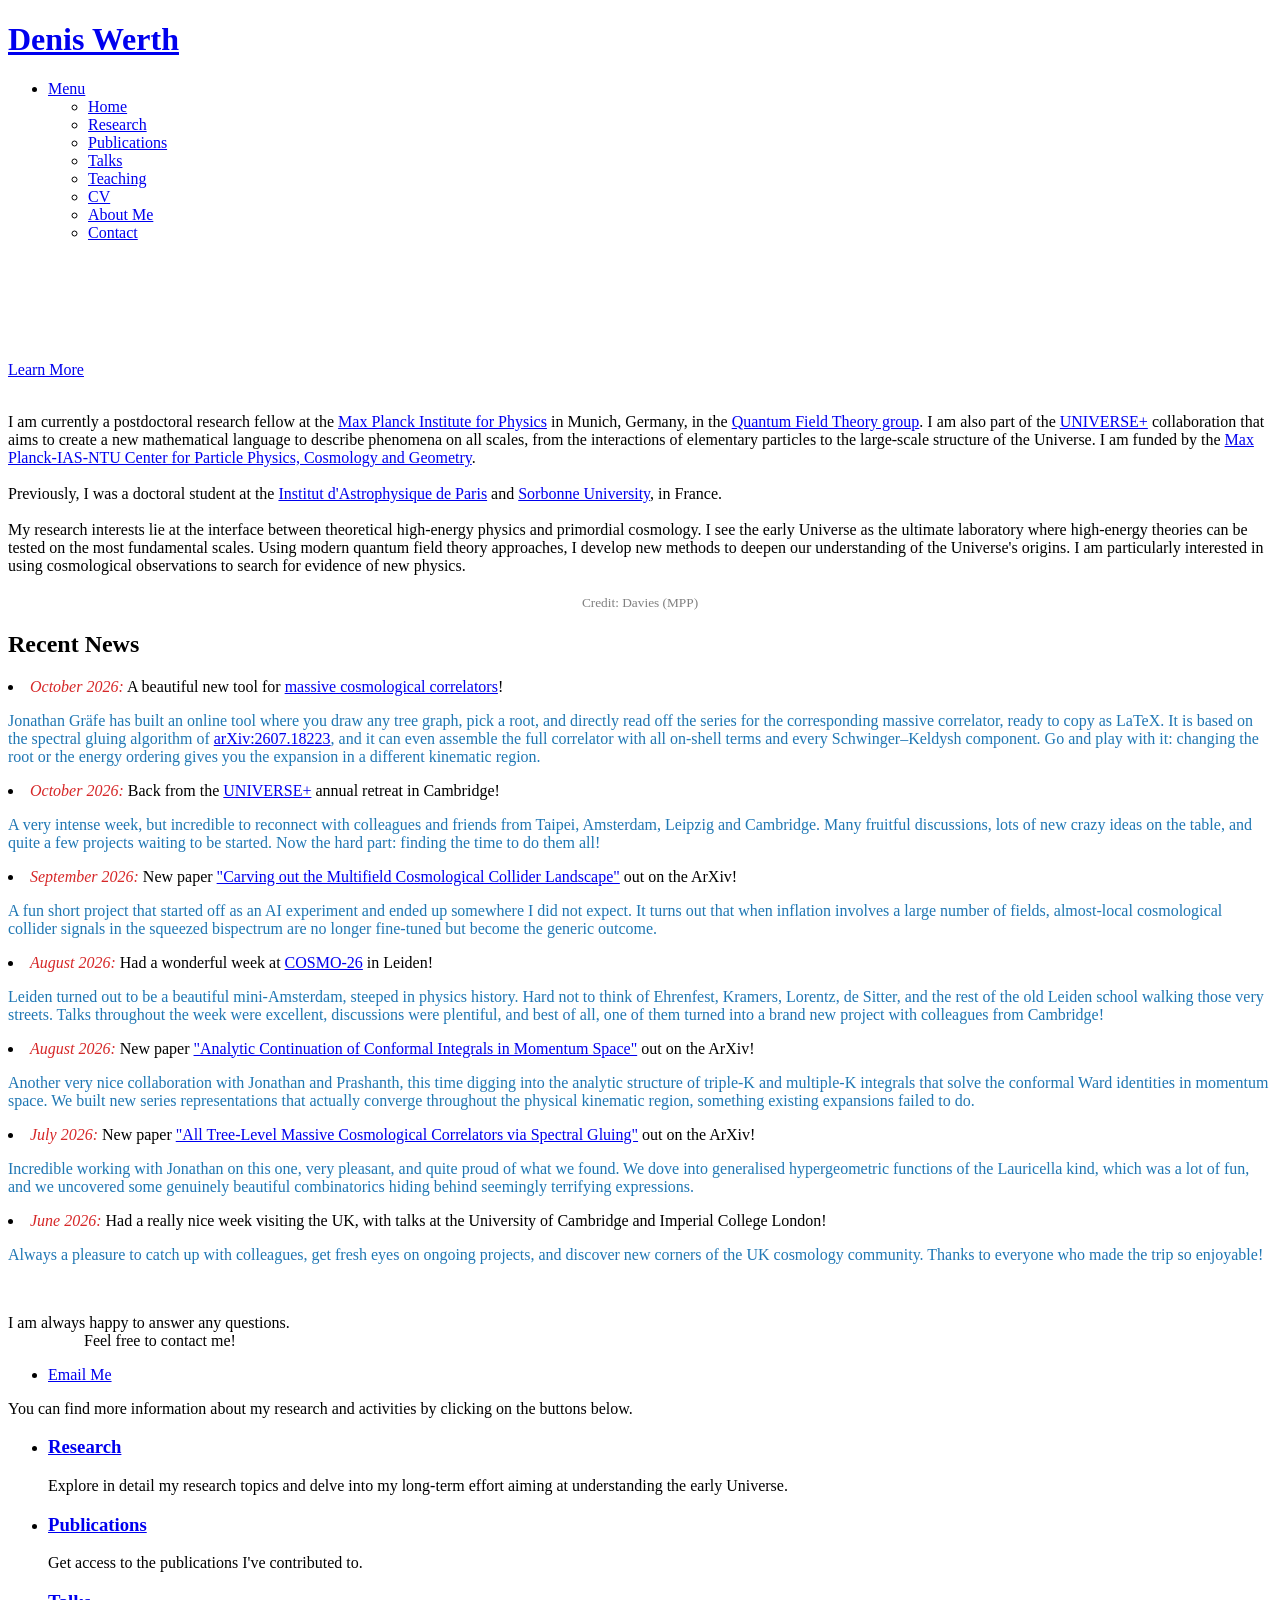
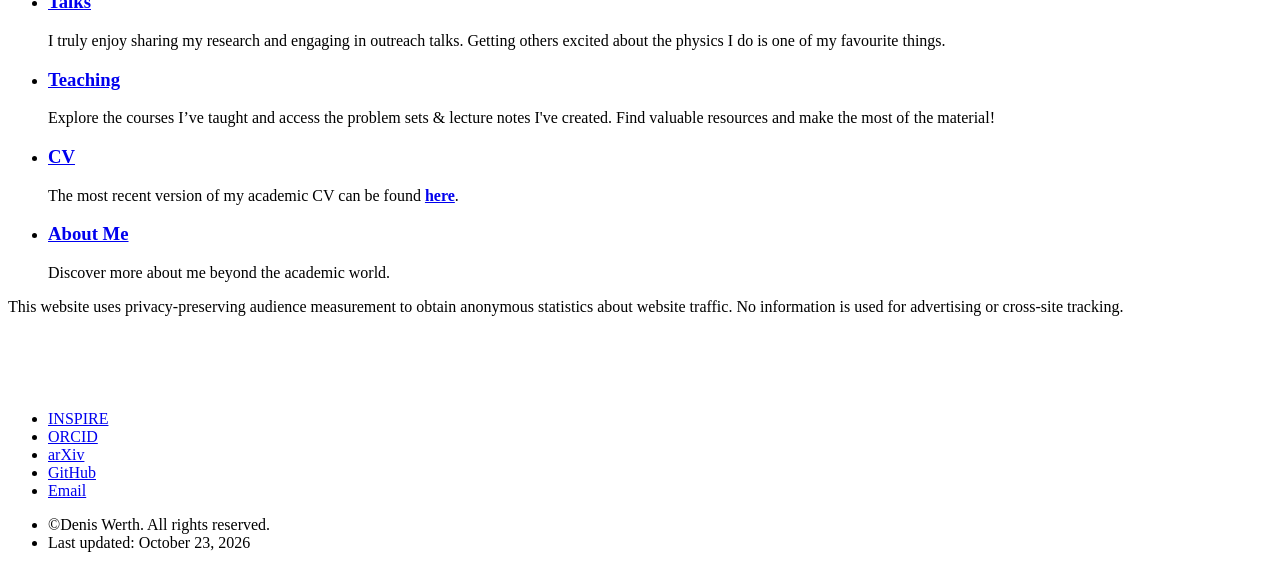
==== index.html @ 93ebd1d0 "Add files via upload" ====
<!DOCTYPE HTML>
<!--
	Spectral by HTML5 UP
	html5up.net | @ajlkn
	Free for personal and commercial use under the CCA 3.0 license (html5up.net/license)
-->
<html>
	<head>
		<title>Denis Werth</title>
		<meta charset="utf-8" />
		<meta name="viewport" content="width=device-width, initial-scale=1, user-scalable=no" />
		<link rel="stylesheet" href="assets/css/main.css" />
		<noscript><link rel="stylesheet" href="assets/css/noscript.css" /></noscript>
		<link rel="icon" href="images/LSS.jpeg" type="image/jpeg" />
		<script defer src="https://cloud.umami.is/script.js" data-website-id="fb7ce2aa-0270-4123-8395-282611e30c7a"></script>
	</head>
	<body class="landing is-preload">

		<!-- Page Wrapper -->
			<div id="page-wrapper">

				<!-- Header -->
					<header id="header" class="alt">
						<h1><a href="index.html">Denis Werth</a></h1>
						<nav id="nav">
							<ul>
								<li class="special">
									<a href="#menu" class="menuToggle"><span>Menu</span></a>
									<div id="menu">
										<ul>
											<li><a href="index.html">Home</a></li>
											<li><a href="Research.html">Research</a></li>
											<li><a href="Publications.html">Publications</a></li>
											<li><a href="Talks.html">Talks</a></li>
											<li><a href="Teaching.html">Teaching</a></li>
											<li><a href="PDF/CV.pdf" download>CV</a></li>
											<li><a href="AboutMe.html">About Me</a></li>
											<li><a href="Contact.html">Contact</a></li>
										</ul>
									</div>
								</li>
							</ul>
						</nav>
					</header>

				<!-- Banner -->
					<section id="banner">
						<div class="inner">
							<h2 style="color: white;">Denis Werth</h2>
							<p><b style="color: white;">Theoretical Physicist & Cosmologist</b><br />
        					<small style="font-size: smaller; text-transform: none; color: white;">exploring the fundamental laws of Nature and the early Universe</small><br />
        					</p>
						</div>
						<a href="#one" class="more scrolly">Learn More</a>
					</section>

				<!-- Short About Me -->
					<section id="two" class="wrapper alt style2">
						<section class="spotlight">
							<div class="image"><img src="images/IMG_9700.jpeg" alt="" /></div><div class="content">
								<p>I am currently a postdoctoral research fellow at the <a href="https://www.mpp.mpg.de/en/">Max Planck Institute for Physics</a> in Munich, Germany, in the <a href="https://www.mpp.mpg.de/en/research/structure-of-matter/quantum-field-theory">Quantum Field Theory group</a>. I am also part of the <a href="https://positive-geometry.com/">UNIVERSE+</a> collaboration that aims to create a new mathematical language to describe phenomena on all scales, from the interactions of elementary particles to the large-scale structure of the Universe. I am funded by the <a href="https://www.mpp.mpg.de/en/research/max-planck-center-for-particle-physics-cosmology-and-geometry">Max Planck-IAS-NTU Center for Particle Physics, Cosmology and Geometry</a>.<br><br>

								Previously, I was a doctoral student at the <a href="https://www.iap.fr/?langue=en">Institut d'Astrophysique de Paris</a> and <a href="https://www.sorbonne-universite.fr">Sorbonne University</a>, in France.<br><br>

								My research interests lie at the interface between theoretical high-energy physics and primordial cosmology. I see the early Universe as the ultimate laboratory where high-energy theories can be tested on the most fundamental scales. Using modern quantum field theory approaches, I develop new methods to deepen our understanding of the Universe's origins. I am particularly interested in using cosmological observations to search for evidence of new physics.</p> 
							</div>
						</section>
						<!-- New banner section for logos -->
						<!-- <section id="two" class="wrapper alt style2">
						<section class="spotlight">
							<div class="image"><img src="images/Logo_banner.jpeg" alt="" /></div>
						</section> -->
						<!-- <section id="logos-banner" class="wrapper style5">
							<div class="inner">
								<div class="logos">
									<a href="https://www.mpp.mpg.de/en/" target="_blank">
										<img src="images/mpp_logo.png" alt="Max Planck Logo" width="220" height="auto" style="margin: 0 0px;" />
									</a>
									<a href="https://positive-geometry.com/" target="_blank">
										<img src="images/universep_logo.png" alt="UNIVERSE+ Logo" width="350" height="auto" style="margin: 0 10px;" />
									</a>
									<a href="https://www.iap.fr/?langue=en" target="_blank">
										<img src="images/iap_logo.png" alt="Institut d'Astrophysique de Paris Logo" width="150" height="auto" style="margin: 0 20px;" />
									</a>
									<a href="https://www.sorbonne-universite.fr/en" target="_blank">
										<img src="images/SU_logo.png" alt="Sorbonne University Logo" width="200" height="auto" style="margin: 0 10px;" />
									</a>
								</div>
							</div>
						</section> -->
						<!-- Recent News & word cloud -->
						<section class="spotlight">
							<div class="image">
								<img src="images/DavisMPP2.jpg" alt="" style="width: 70%; height: auto; margin: 0 auto; display: block;" />
								<small style="display: block; text-align: center; color: grey; margin-top: 4px;">Credit: Davies (MPP)</small>
							</div><div class="content">
								<h2>Recent News</h2>
								<li> <span style="color: rgb(214, 39, 40);"><em>October 2026:</em></span> A beautiful new tool for <a href="https://jonathan-graefe.github.io/correlator-tool.html">massive cosmological correlators</a>! </li> <p> <span style="color: rgb(31, 119, 180);">Jonathan Gr&auml;fe has built an online tool where you draw any tree graph, pick a root, and directly read off the series for the corresponding massive correlator, ready to copy as LaTeX. It is based on the spectral gluing algorithm of <a href="https://arxiv.org/abs/2607.18223">arXiv:2607.18223</a>, and it can even assemble the full correlator with all on-shell terms and every Schwinger&ndash;Keldysh component. Go and play with it: changing the root or the energy ordering gives you the expansion in a different kinematic region.</span></p>

								<li> <span style="color: rgb(214, 39, 40);"><em>October 2026:</em></span> Back from the <a href="https://positive-geometry.com/">UNIVERSE+</a> annual retreat in Cambridge! </li> <p> <span style="color: rgb(31, 119, 180);">A very intense week, but incredible to reconnect with colleagues and friends from Taipei, Amsterdam, Leipzig and Cambridge. Many fruitful discussions, lots of new crazy ideas on the table, and quite a few projects waiting to be started. Now the hard part: finding the time to do them all!</span></p>

								<li> <span style="color: rgb(214, 39, 40);"><em>September 2026:</em></span> New paper <a href="https://arxiv.org/abs/2609.37570">"Carving out the Multifield Cosmological Collider Landscape"</a> out on the ArXiv! </li> <p> <span style="color: rgb(31, 119, 180);">A fun short project that started off as an AI experiment and ended up somewhere I did not expect. It turns out that when inflation involves a large number of fields, almost-local cosmological collider signals in the squeezed bispectrum are no longer fine-tuned but become the generic outcome.</span></p>
								
								<li> <span style="color: rgb(214, 39, 40);"><em>August 2026:</em></span> Had a wonderful week at <a href="https://cosmo-26.lorentz.leidenuniv.nl/">COSMO-26</a> in Leiden! </li> <p> <span style="color: rgb(31, 119, 180);">Leiden turned out to be a beautiful mini-Amsterdam, steeped in physics history. Hard not to think of Ehrenfest, Kramers, Lorentz, de Sitter, and the rest of the old Leiden school walking those very streets. Talks throughout the week were excellent, discussions were plentiful, and best of all, one of them turned into a brand new project with colleagues from Cambridge! </span></p>

								<li> <span style="color: rgb(214, 39, 40);"><em>August 2026:</em></span> New paper <a href="https://arxiv.org/abs/2608.18073">"Analytic Continuation of Conformal Integrals in Momentum Space"</a> out on the ArXiv! </li>
								<p> <span style="color: rgb(31, 119, 180);">Another very nice collaboration with Jonathan and Prashanth, this time digging into the analytic structure of triple-K and multiple-K integrals that solve the conformal Ward identities in momentum space. We built new series representations that actually converge throughout the physical kinematic region, something existing expansions failed to do.</span></p>

								<li> <span style="color: rgb(214, 39, 40);"><em>July 2026:</em></span> New paper <a href="https://arxiv.org/abs/2607.18223">"All Tree-Level Massive Cosmological Correlators via Spectral Gluing"</a> out on the ArXiv! </li>
								<p> <span style="color: rgb(31, 119, 180);">Incredible working with Jonathan on this one, very pleasant, and quite proud of what we found. We dove into generalised hypergeometric functions of the Lauricella kind, which was a lot of fun, and we uncovered some genuinely beautiful combinatorics hiding behind seemingly terrifying expressions.</span></p>

								<li> <span style="color: rgb(214, 39, 40);"><em>June 2026:</em></span> Had a really nice week visiting the UK, with talks at the University of Cambridge and Imperial College London! </li>
								<p> <span style="color: rgb(31, 119, 180);">Always a pleasure to catch up with colleagues, get fresh eyes on ongoing projects, and discover new corners of the UK cosmology community. Thanks to everyone who made the trip so enjoyable!</span></p>

								<!-- <li> <span style="color: rgb(214, 39, 40);"><em>April 2026:</em></span> Two new preprints out on the ArXiv: <a href="https://arxiv.org/abs/2604.15251">"Kontorovich-Lebedev-Fourier Space for de Sitter Correlators"</a> and <a href="https://arxiv.org/abs/2604.01035">"Universal Non-Gaussian Signatures from Transient Instabilities"</a>! </li>
								<p> <span style="color: rgb(31, 119, 180);">A fun pair of projects with Nathan, Arthur and Sébastien on the mathematical side of de Sitter correlators, and with Shuntaro and Diederik on new non-Gaussian signatures from transient instabilities.</span></p> -->

								<!-- <li> <span style="color: rgb(214, 39, 40);"><em>January 2026:</em></span> New paper <a href="https://arxiv.org/abs/2601.15228">"De Sitter Momentum Space"</a> released on the ArXiv! </li>
								<p> <span style="color: rgb(31, 119, 180);">Joint work with Nathan, Arthur and Sébastien, continuing our effort to build new mathematical tools for cosmological correlators.</span></p> -->

								<!-- <li> <span style="color: rgb(214, 39, 40);"><em>September 2025:</em></span> <a href="https://arxiv.org/abs/2506.01555">"The Exact and Approximate Tales of Boost-Breaking Cosmological Correlators"</a> was published in JCAP! </li>
								<p> <span style="color: rgb(31, 119, 180);">With Zhehan, Sébastien, Xi and Yuhang. Check it out if you're curious about boost-breaking effects in cosmological collider signals.</span></p>

								<li> <span style="color: rgb(214, 39, 40);"><em>June 2025:</em></span> Thrilled to share that I have successfully defended my PhD! </li>
								<p> <span style="color: rgb(31, 119, 180);">It was an incredibly emotional and rewarding moment, made even more special by the presence of my family, friends, and colleagues. Their support and encouragement have been invaluable throughout this journey. Grateful for this milestone and excited for what lies ahead! </span></p> -->

								<!-- <li> <span style="color: rgb(214, 39, 40);"><em>February 2025:</em></span> New paper <a href="https://arxiv.org/abs/2502.02571">"Primordial Sharp Features through the Nonlinear Regime of Structure Formation"</a> released on the ArXiv! </li>
								<p> <span style="color: rgb(31, 119, 180);">It was a lot of fun working with Clément and Vivian, combining various expertise ranging from inflationary model building to performing N-body simulations and running MCMCs.</span></p> -->

								<!-- <li> <span style="color: rgb(214, 39, 40);"><em>October 2024:</em></span> First single-author paper <a href="https://arxiv.org/pdf/2409.02072">"Spectral Representation of Cosmological Correlators"</a> accepted for publication in JHEP! </li>
								<p> <span style="color: rgb(31, 119, 180);">Check out the paper if you are interested in physics in de Sitter and nice complex analysis, and also if you are tired of computing daunting nested time integrals.</span></p> -->

								<!-- <li> <span style="color: rgb(214, 39, 40);"><em>September 2024:</em></span> The <a href="https://arxiv.org/pdf/2302.00655">Cosmological Flow Letter</a> was accepted for publication in <a href="https://journals.aps.org/prl/">Physical Review Letters</a>! </li>
								<p> <span style="color: rgb(31, 119, 180);">Check out the paper for a concise and accessible explanation of the newly developed cosmological flow approach for computing cosmological correlators.</span></p> -->

								<!-- <li> <span style="color: rgb(214, 39, 40);"><em>February 2024:</em></span> The <a href="https://arxiv.org/pdf/2402.03693">CosmoFlow</a> code is finally released as an open-source Python package!</li>
								<p> <span style="color: rgb(31, 119, 180);">Check out the <a href="https://github.com/deniswerth/CosmoFlow">Github reposit</a> is you want to compute cosmological correlators without effort. We have included an in-depth user-guide to the code and many worked-out examples with ready-to-use notebooks. </span></p> -->

								<!-- <li> <span style="color: rgb(214, 39, 40);"><em>January 2024:</em></span> I received the 2nd 2023 <a href="http://www.buchaltercosmologyprize.org">Buchalter Cosmology Prize</a> for the Cosmological Flow, alongside my fantastic collaborators Lucas Pinol and Sébastien Renaux-Petel! </li>
								<p> <span style="color: rgb(31, 119, 180);">The Buchalter Cosmology Prize is an annual prize that seeks to stimulate ground-breaking theoretical, observational, or experimental work in cosmology that has the potential to produce a breakthrough advance in our understanding of the Universe.</span></p> -->
								
							</div>
						</section>
						<section class="spotlight">
							<div class="image"><img src="images/IMG_9560_2.jpeg" alt="" style="width: 60%; height: auto;" /></div><div class="content">
								<p>I am always happy to answer any questions. <br> &nbsp;&nbsp;&nbsp;&nbsp;&nbsp;&nbsp;&nbsp;&nbsp;&nbsp;&nbsp;&nbsp;&nbsp;&nbsp;&nbsp;&nbsp;&nbsp;&nbsp;&nbsp; Feel free to contact me!</p>
								<ul class="actions stacked">
								<li><a href="mailto:denis.werth@mpp.mpg.de" class="button fit">Email Me</a></li>
							</ul>
							</div>
						</section>
					</section>

				<!-- Three -->
					<section id="three" class="wrapper style3 special">
						<div class="inner">
							<header class="major">
								<p>You can find more information about my research and activities by clicking on the buttons below.</p>
							</header>
							<ul class="features">
								<li class="icon fa-equals">
									<h3><a href="Research.html">Research</a></h3>
									<p>Explore in detail my research topics and delve into my long-term effort aiming at understanding the early Universe.</p>
								</li>
								<li class="icon fa-equals">
									<h3><a href="Publications.html">Publications</a></h3>
									<p>Get access to the publications I've contributed to.</p>
								</li>
								<li class="icon fa-equals">
									<h3><a href="Talks.html">Talks</a></h3>
									<p>I truly enjoy sharing my research and engaging in outreach talks. Getting others excited about the physics I do is one of my favourite things.</p>
								</li>
								<li class="icon fa-equals">
									<h3><a href="Teaching.html">Teaching</a></h3>
									<p>Explore the courses I’ve taught and access the problem sets & lecture notes I've created. Find valuable resources and make the most of the material!</p>
								</li>
								<li class="icon fa-equals">
									<h3><a href="PDF/CV.pdf" download>CV</a></h3>
									<p>The most recent version of my academic CV can be found <a href="PDF/CV.pdf" download><strong><span>here</span></strong></a>.</p>
								</li>
								<li class="icon fa-equals">
									<h3><a href="AboutMe.html">About Me</a></h3>
									<p>Discover more about me beyond the academic world.</p>
								</li>
							</ul>
							<p>This website uses privacy-preserving audience measurement to obtain anonymous statistics about website traffic. No information is used for advertising or cross-site tracking.</p>
						</div>
					</section>

				<!-- CTA -->
					<section id="cta" class="wrapper style4">
						<div class="inner">
							<header>
								<h2> <br><br> </h2>
							</header>
							
						</div>
					</section>

				<!-- Twitter -->
				<!--<section id="twitter-feed">
    					<a class="twitter-timeline" data-width="800" data-height="500" data-theme="dark" href="https://twitter.com/WerthDenis?ref_src=twsrc%5Etfw">Tweets by WerthDenis</a> <script async src="https://platform.twitter.com/widgets.js" charset="utf-8"></script>
				</section> -->

				<!-- Footer -->
					<footer id="footer">
						<ul class="icons">
        					<li><a href="https://inspirehep.net/authors/2150874" class="icon solid fa-atom" target="_blank"><span class="label">INSPIRE</span></a></li>
        					<li><a href="https://orcid.org/0000-0002-3431-8186" class="icon brands fa-orcid" target="_blank"><span class="label">ORCID</span></a></li>
        					<li><a href="https://arxiv.org/search/?searchtype=author&amp;query=Werth%2C+D" class="icon solid fa-scroll" target="_blank"><span class="label">arXiv</span></a></li>
        					<li><a href="https://github.com/deniswerth" class="icon brands fa-github" target="_blank"><span class="label">GitHub</span></a></li>
        					<li><a href="mailto:denis.werth@mpp.mpg.de" class="icon solid fa-envelope"><span class="label">Email</span></a></li>
						</ul>
						<ul class="copyright">
							<li>&copy;Denis Werth. All rights reserved. <!-- <br/><br/> <i><u>Background image credits</u>: Planck collaboration, Illustris TNG, and NASA's James Webb Space Telescope.</i> --></li>
							<li>Last updated: October 23, 2026</li>
						</ul>
					</footer>

			</div>

		<!-- Scripts -->
			<script src="assets/js/jquery.min.js"></script>
			<script src="assets/js/jquery.scrollex.min.js"></script>
			<script src="assets/js/jquery.scrolly.min.js"></script>
			<script src="assets/js/browser.min.js"></script>
			<script src="assets/js/breakpoints.min.js"></script>
			<script src="assets/js/util.js"></script>
			<script src="assets/js/main.js"></script>

	</body>
</html>
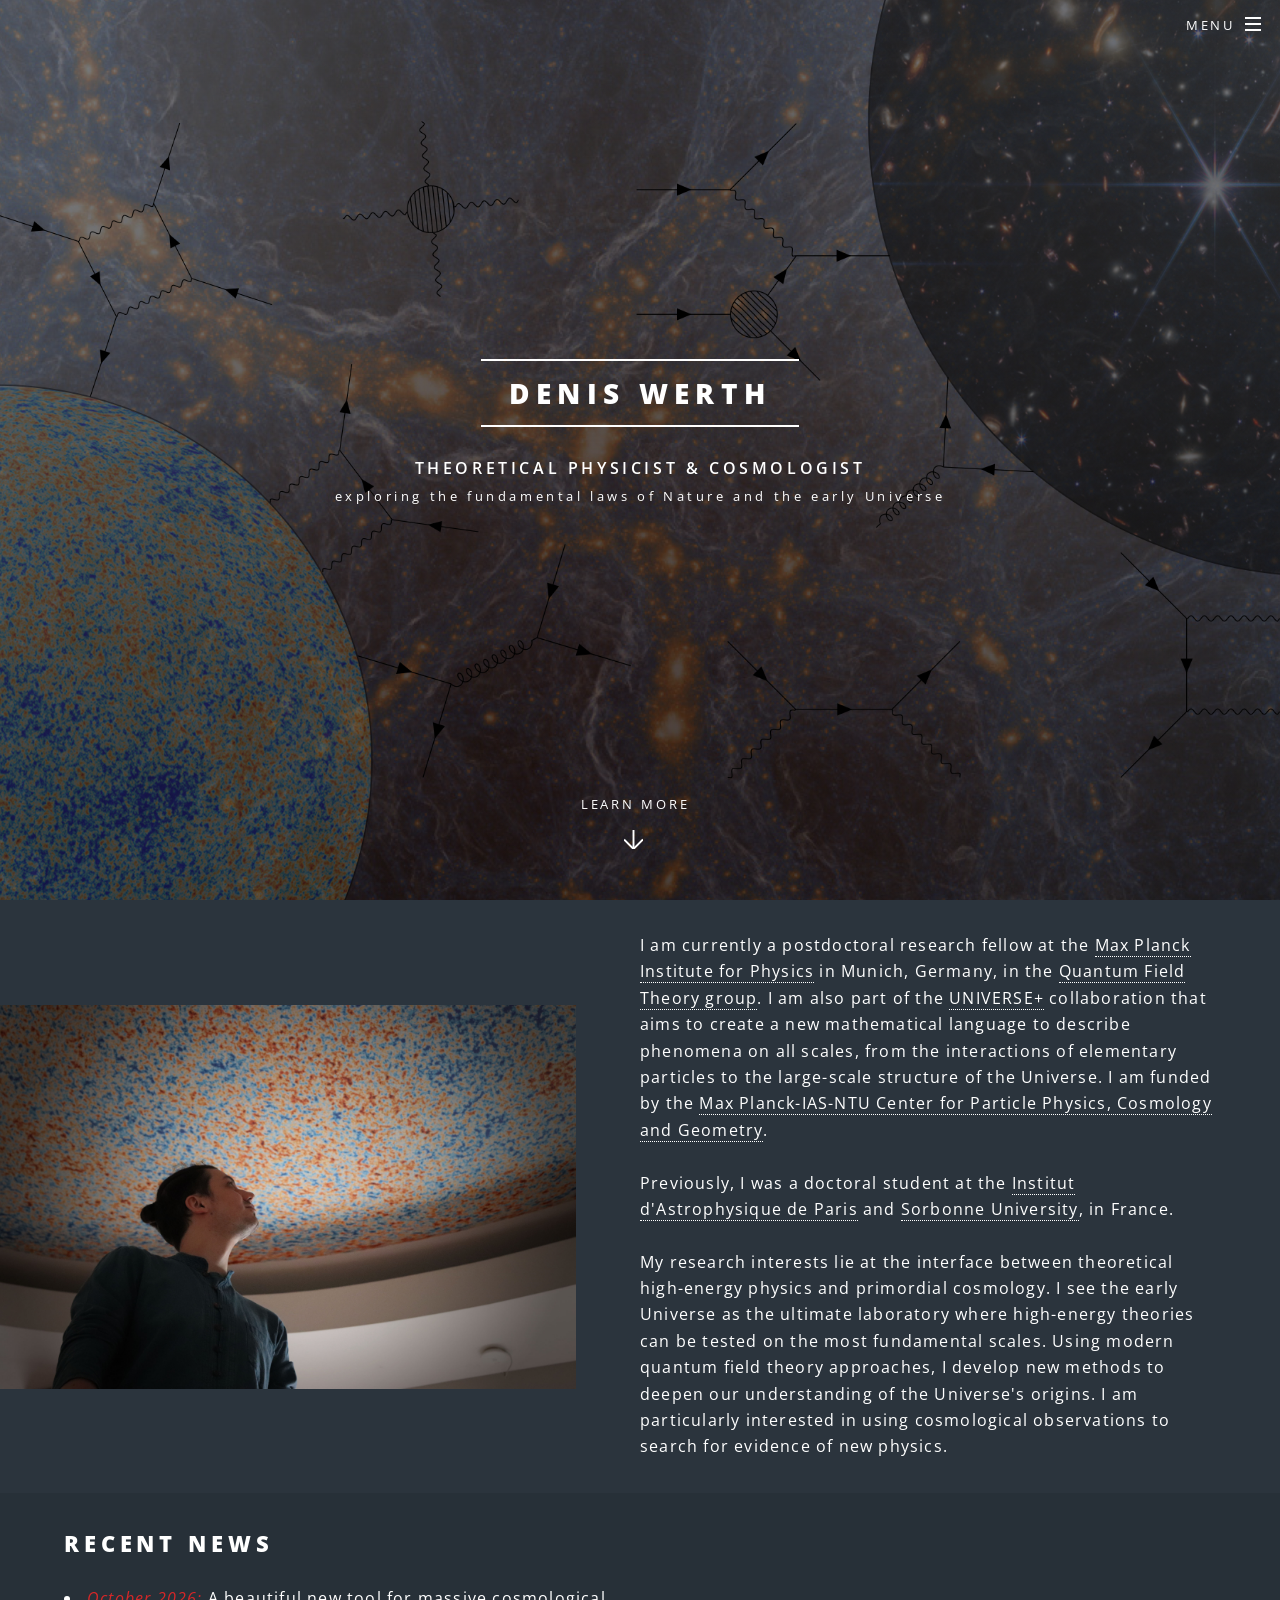
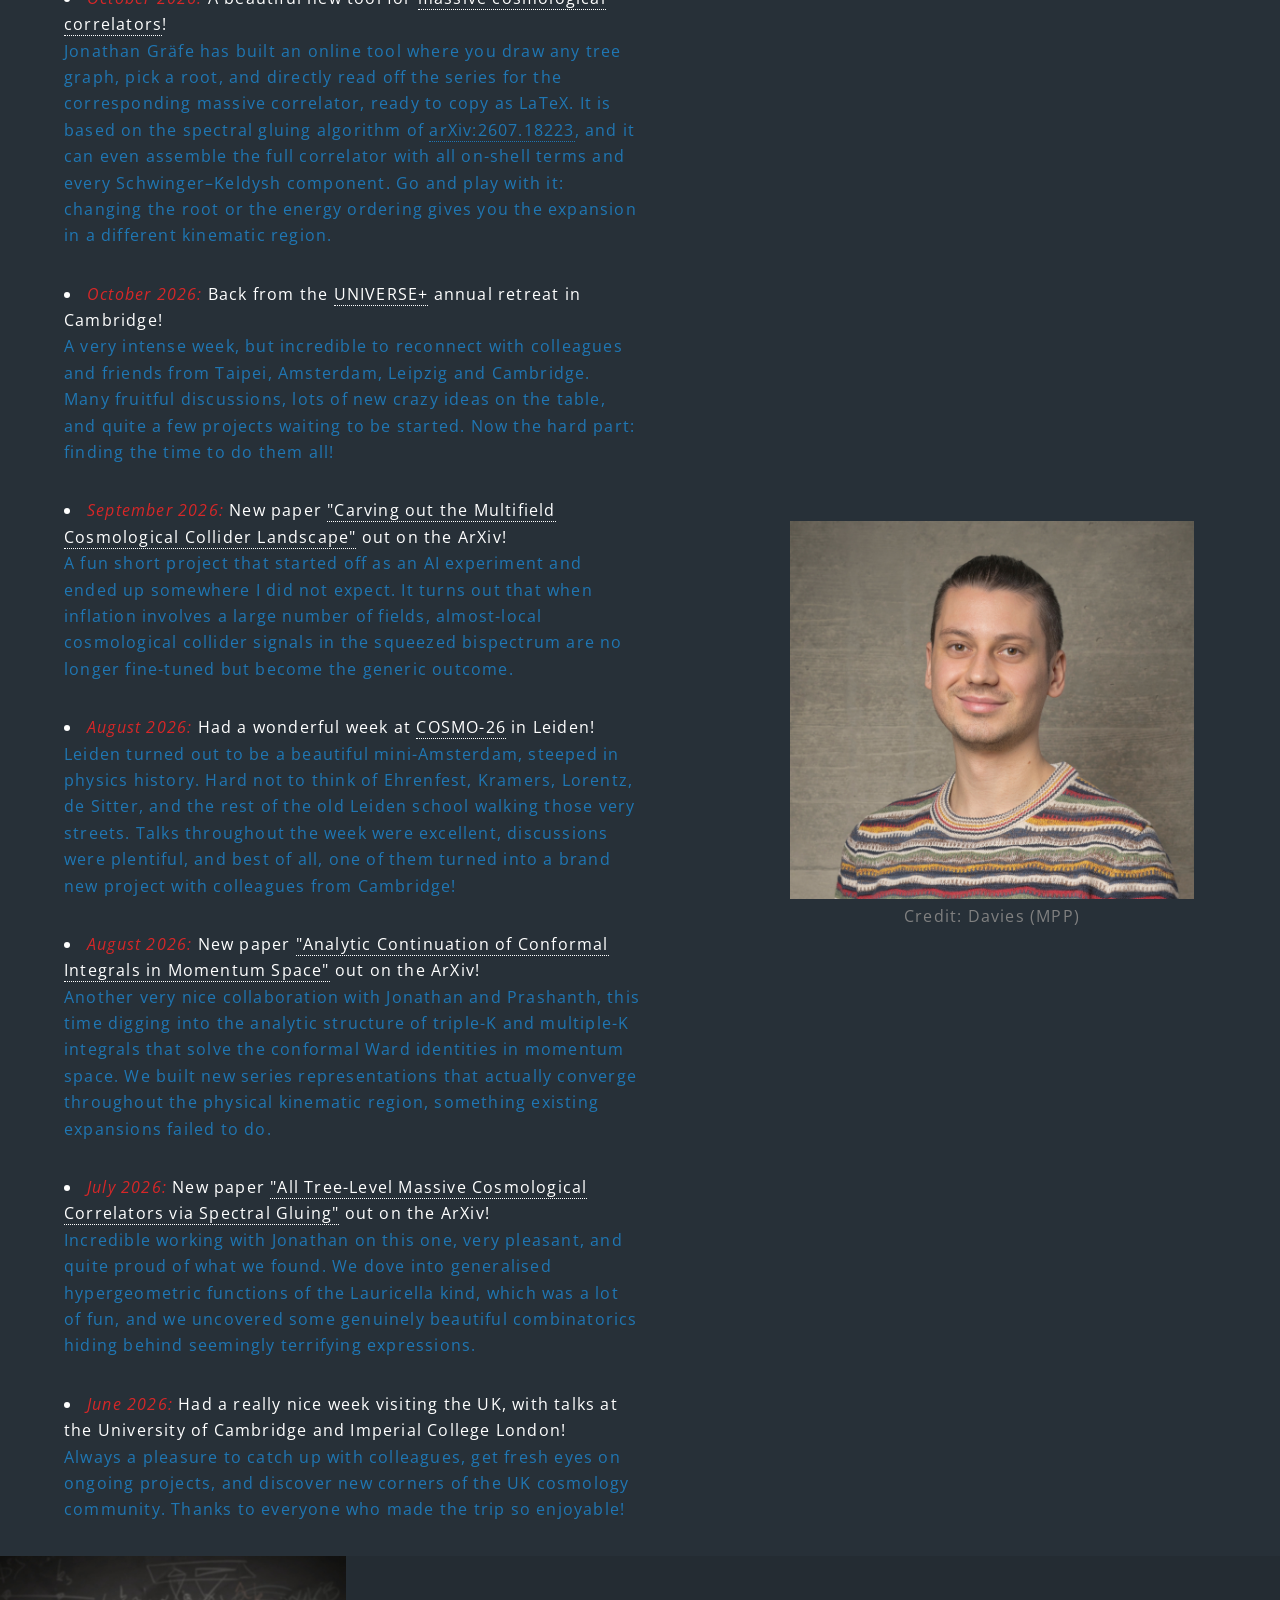
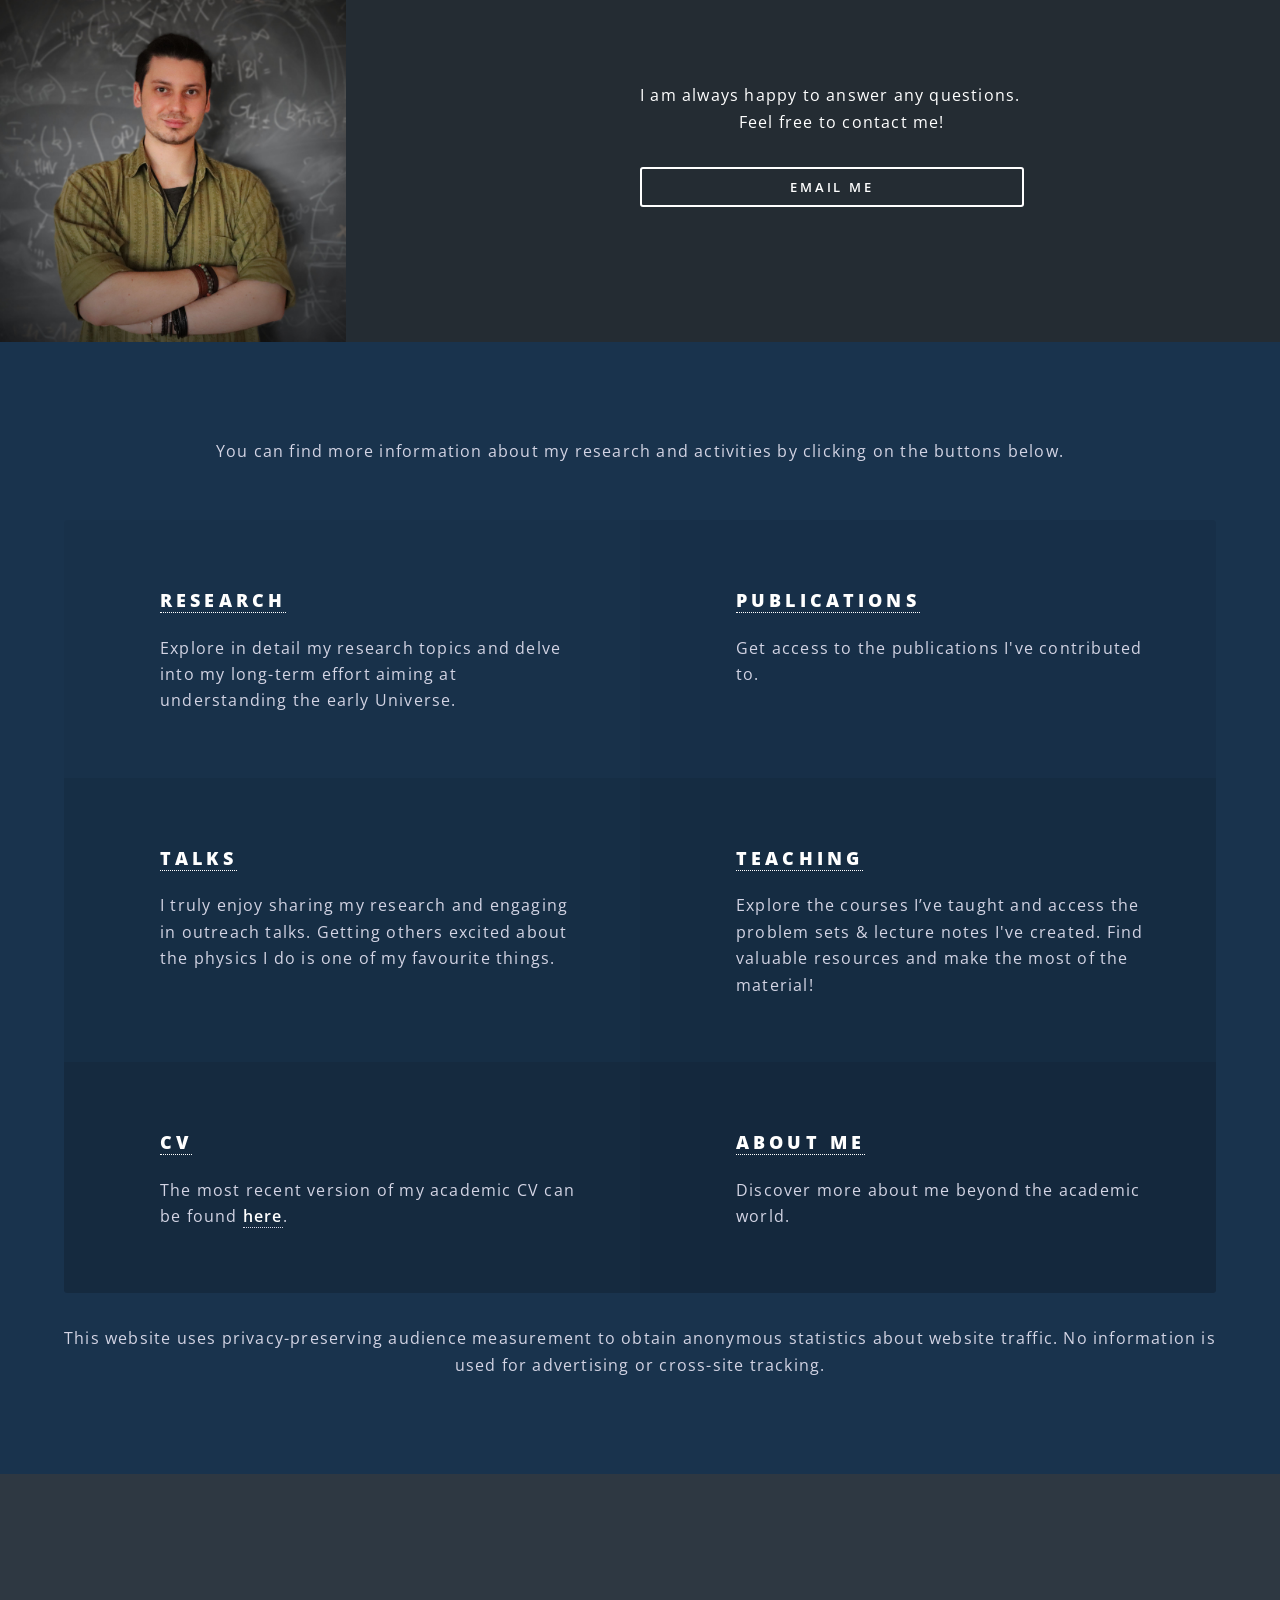
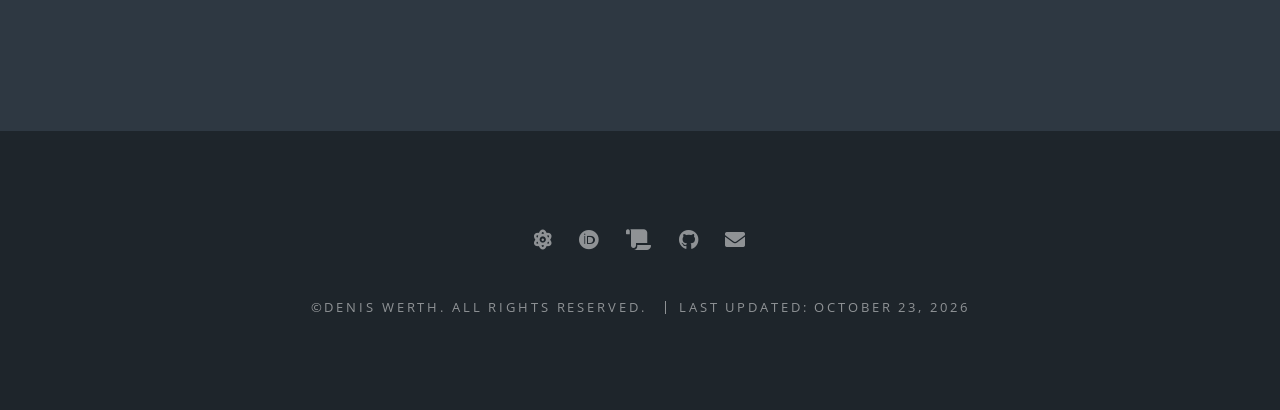
==== commit 4df63e20: "Add files via upload" ====
--- a/index.html
+++ b/index.html
@@ -1,232 +1,234 @@
-<!DOCTYPE HTML>
-<!--
-	Spectral by HTML5 UP
-	html5up.net | @ajlkn
-	Free for personal and commercial use under the CCA 3.0 license (html5up.net/license)
--->
-<html>
-	<head>
-		<title>Denis Werth</title>
-		<meta charset="utf-8" />
-		<meta name="viewport" content="width=device-width, initial-scale=1, user-scalable=no" />
-		<link rel="stylesheet" href="assets/css/main.css" />
-		<noscript><link rel="stylesheet" href="assets/css/noscript.css" /></noscript>
-		<link rel="icon" href="images/LSS.jpeg" type="image/jpeg" />
-		<script defer src="https://cloud.umami.is/script.js" data-website-id="fb7ce2aa-0270-4123-8395-282611e30c7a"></script>
-	</head>
-	<body class="landing is-preload">
-
-		<!-- Page Wrapper -->
-			<div id="page-wrapper">
-
-				<!-- Header -->
-					<header id="header" class="alt">
-						<h1><a href="index.html">Denis Werth</a></h1>
-						<nav id="nav">
-							<ul>
-								<li class="special">
-									<a href="#menu" class="menuToggle"><span>Menu</span></a>
-									<div id="menu">
-										<ul>
-											<li><a href="index.html">Home</a></li>
-											<li><a href="Research.html">Research</a></li>
-											<li><a href="Publications.html">Publications</a></li>
-											<li><a href="Talks.html">Talks</a></li>
-											<li><a href="Teaching.html">Teaching</a></li>
-											<li><a href="PDF/CV.pdf" download>CV</a></li>
-											<li><a href="AboutMe.html">About Me</a></li>
-											<li><a href="Contact.html">Contact</a></li>
-										</ul>
-									</div>
-								</li>
-							</ul>
-						</nav>
-					</header>
-
-				<!-- Banner -->
-					<section id="banner">
-						<div class="inner">
-							<h2 style="color: white;">Denis Werth</h2>
-							<p><b style="color: white;">Theoretical Physicist & Cosmologist</b><br />
-        					<small style="font-size: smaller; text-transform: none; color: white;">exploring the fundamental laws of Nature and the early Universe</small><br />
-        					</p>
-						</div>
-						<a href="#one" class="more scrolly">Learn More</a>
-					</section>
-
-				<!-- Short About Me -->
-					<section id="two" class="wrapper alt style2">
-						<section class="spotlight">
-							<div class="image"><img src="images/IMG_9700.jpeg" alt="" /></div><div class="content">
-								<p>I am currently a postdoctoral research fellow at the <a href="https://www.mpp.mpg.de/en/">Max Planck Institute for Physics</a> in Munich, Germany, in the <a href="https://www.mpp.mpg.de/en/research/structure-of-matter/quantum-field-theory">Quantum Field Theory group</a>. I am also part of the <a href="https://positive-geometry.com/">UNIVERSE+</a> collaboration that aims to create a new mathematical language to describe phenomena on all scales, from the interactions of elementary particles to the large-scale structure of the Universe. I am funded by the <a href="https://www.mpp.mpg.de/en/research/max-planck-center-for-particle-physics-cosmology-and-geometry">Max Planck-IAS-NTU Center for Particle Physics, Cosmology and Geometry</a>.<br><br>
-
-								Previously, I was a doctoral student at the <a href="https://www.iap.fr/?langue=en">Institut d'Astrophysique de Paris</a> and <a href="https://www.sorbonne-universite.fr">Sorbonne University</a>, in France.<br><br>
-
-								My research interests lie at the interface between theoretical high-energy physics and primordial cosmology. I see the early Universe as the ultimate laboratory where high-energy theories can be tested on the most fundamental scales. Using modern quantum field theory approaches, I develop new methods to deepen our understanding of the Universe's origins. I am particularly interested in using cosmological observations to search for evidence of new physics.</p> 
-							</div>
-						</section>
-						<!-- New banner section for logos -->
-						<!-- <section id="two" class="wrapper alt style2">
-						<section class="spotlight">
-							<div class="image"><img src="images/Logo_banner.jpeg" alt="" /></div>
-						</section> -->
-						<!-- <section id="logos-banner" class="wrapper style5">
-							<div class="inner">
-								<div class="logos">
-									<a href="https://www.mpp.mpg.de/en/" target="_blank">
-										<img src="images/mpp_logo.png" alt="Max Planck Logo" width="220" height="auto" style="margin: 0 0px;" />
-									</a>
-									<a href="https://positive-geometry.com/" target="_blank">
-										<img src="images/universep_logo.png" alt="UNIVERSE+ Logo" width="350" height="auto" style="margin: 0 10px;" />
-									</a>
-									<a href="https://www.iap.fr/?langue=en" target="_blank">
-										<img src="images/iap_logo.png" alt="Institut d'Astrophysique de Paris Logo" width="150" height="auto" style="margin: 0 20px;" />
-									</a>
-									<a href="https://www.sorbonne-universite.fr/en" target="_blank">
-										<img src="images/SU_logo.png" alt="Sorbonne University Logo" width="200" height="auto" style="margin: 0 10px;" />
-									</a>
-								</div>
-							</div>
-						</section> -->
-						<!-- Recent News & word cloud -->
-						<section class="spotlight">
-							<div class="image">
-								<img src="images/DavisMPP2.jpg" alt="" style="width: 70%; height: auto; margin: 0 auto; display: block;" />
-								<small style="display: block; text-align: center; color: grey; margin-top: 4px;">Credit: Davies (MPP)</small>
-							</div><div class="content">
-								<h2>Recent News</h2>
-								<li> <span style="color: rgb(214, 39, 40);"><em>October 2026:</em></span> A beautiful new tool for <a href="https://jonathan-graefe.github.io/correlator-tool.html">massive cosmological correlators</a>! </li> <p> <span style="color: rgb(31, 119, 180);">Jonathan Gr&auml;fe has built an online tool where you draw any tree graph, pick a root, and directly read off the series for the corresponding massive correlator, ready to copy as LaTeX. It is based on the spectral gluing algorithm of <a href="https://arxiv.org/abs/2607.18223">arXiv:2607.18223</a>, and it can even assemble the full correlator with all on-shell terms and every Schwinger&ndash;Keldysh component. Go and play with it: changing the root or the energy ordering gives you the expansion in a different kinematic region.</span></p>
-
-								<li> <span style="color: rgb(214, 39, 40);"><em>October 2026:</em></span> Back from the <a href="https://positive-geometry.com/">UNIVERSE+</a> annual retreat in Cambridge! </li> <p> <span style="color: rgb(31, 119, 180);">A very intense week, but incredible to reconnect with colleagues and friends from Taipei, Amsterdam, Leipzig and Cambridge. Many fruitful discussions, lots of new crazy ideas on the table, and quite a few projects waiting to be started. Now the hard part: finding the time to do them all!</span></p>
-
-								<li> <span style="color: rgb(214, 39, 40);"><em>September 2026:</em></span> New paper <a href="https://arxiv.org/abs/2609.37570">"Carving out the Multifield Cosmological Collider Landscape"</a> out on the ArXiv! </li> <p> <span style="color: rgb(31, 119, 180);">A fun short project that started off as an AI experiment and ended up somewhere I did not expect. It turns out that when inflation involves a large number of fields, almost-local cosmological collider signals in the squeezed bispectrum are no longer fine-tuned but become the generic outcome.</span></p>
-								
-								<li> <span style="color: rgb(214, 39, 40);"><em>August 2026:</em></span> Had a wonderful week at <a href="https://cosmo-26.lorentz.leidenuniv.nl/">COSMO-26</a> in Leiden! </li> <p> <span style="color: rgb(31, 119, 180);">Leiden turned out to be a beautiful mini-Amsterdam, steeped in physics history. Hard not to think of Ehrenfest, Kramers, Lorentz, de Sitter, and the rest of the old Leiden school walking those very streets. Talks throughout the week were excellent, discussions were plentiful, and best of all, one of them turned into a brand new project with colleagues from Cambridge! </span></p>
-
-								<li> <span style="color: rgb(214, 39, 40);"><em>August 2026:</em></span> New paper <a href="https://arxiv.org/abs/2608.18073">"Analytic Continuation of Conformal Integrals in Momentum Space"</a> out on the ArXiv! </li>
-								<p> <span style="color: rgb(31, 119, 180);">Another very nice collaboration with Jonathan and Prashanth, this time digging into the analytic structure of triple-K and multiple-K integrals that solve the conformal Ward identities in momentum space. We built new series representations that actually converge throughout the physical kinematic region, something existing expansions failed to do.</span></p>
-
-								<li> <span style="color: rgb(214, 39, 40);"><em>July 2026:</em></span> New paper <a href="https://arxiv.org/abs/2607.18223">"All Tree-Level Massive Cosmological Correlators via Spectral Gluing"</a> out on the ArXiv! </li>
-								<p> <span style="color: rgb(31, 119, 180);">Incredible working with Jonathan on this one, very pleasant, and quite proud of what we found. We dove into generalised hypergeometric functions of the Lauricella kind, which was a lot of fun, and we uncovered some genuinely beautiful combinatorics hiding behind seemingly terrifying expressions.</span></p>
-
-								<li> <span style="color: rgb(214, 39, 40);"><em>June 2026:</em></span> Had a really nice week visiting the UK, with talks at the University of Cambridge and Imperial College London! </li>
-								<p> <span style="color: rgb(31, 119, 180);">Always a pleasure to catch up with colleagues, get fresh eyes on ongoing projects, and discover new corners of the UK cosmology community. Thanks to everyone who made the trip so enjoyable!</span></p>
-
-								<!-- <li> <span style="color: rgb(214, 39, 40);"><em>April 2026:</em></span> Two new preprints out on the ArXiv: <a href="https://arxiv.org/abs/2604.15251">"Kontorovich-Lebedev-Fourier Space for de Sitter Correlators"</a> and <a href="https://arxiv.org/abs/2604.01035">"Universal Non-Gaussian Signatures from Transient Instabilities"</a>! </li>
-								<p> <span style="color: rgb(31, 119, 180);">A fun pair of projects with Nathan, Arthur and Sébastien on the mathematical side of de Sitter correlators, and with Shuntaro and Diederik on new non-Gaussian signatures from transient instabilities.</span></p> -->
-
-								<!-- <li> <span style="color: rgb(214, 39, 40);"><em>January 2026:</em></span> New paper <a href="https://arxiv.org/abs/2601.15228">"De Sitter Momentum Space"</a> released on the ArXiv! </li>
-								<p> <span style="color: rgb(31, 119, 180);">Joint work with Nathan, Arthur and Sébastien, continuing our effort to build new mathematical tools for cosmological correlators.</span></p> -->
-
-								<!-- <li> <span style="color: rgb(214, 39, 40);"><em>September 2025:</em></span> <a href="https://arxiv.org/abs/2506.01555">"The Exact and Approximate Tales of Boost-Breaking Cosmological Correlators"</a> was published in JCAP! </li>
-								<p> <span style="color: rgb(31, 119, 180);">With Zhehan, Sébastien, Xi and Yuhang. Check it out if you're curious about boost-breaking effects in cosmological collider signals.</span></p>
-
-								<li> <span style="color: rgb(214, 39, 40);"><em>June 2025:</em></span> Thrilled to share that I have successfully defended my PhD! </li>
-								<p> <span style="color: rgb(31, 119, 180);">It was an incredibly emotional and rewarding moment, made even more special by the presence of my family, friends, and colleagues. Their support and encouragement have been invaluable throughout this journey. Grateful for this milestone and excited for what lies ahead! </span></p> -->
-
-								<!-- <li> <span style="color: rgb(214, 39, 40);"><em>February 2025:</em></span> New paper <a href="https://arxiv.org/abs/2502.02571">"Primordial Sharp Features through the Nonlinear Regime of Structure Formation"</a> released on the ArXiv! </li>
-								<p> <span style="color: rgb(31, 119, 180);">It was a lot of fun working with Clément and Vivian, combining various expertise ranging from inflationary model building to performing N-body simulations and running MCMCs.</span></p> -->
-
-								<!-- <li> <span style="color: rgb(214, 39, 40);"><em>October 2024:</em></span> First single-author paper <a href="https://arxiv.org/pdf/2409.02072">"Spectral Representation of Cosmological Correlators"</a> accepted for publication in JHEP! </li>
-								<p> <span style="color: rgb(31, 119, 180);">Check out the paper if you are interested in physics in de Sitter and nice complex analysis, and also if you are tired of computing daunting nested time integrals.</span></p> -->
-
-								<!-- <li> <span style="color: rgb(214, 39, 40);"><em>September 2024:</em></span> The <a href="https://arxiv.org/pdf/2302.00655">Cosmological Flow Letter</a> was accepted for publication in <a href="https://journals.aps.org/prl/">Physical Review Letters</a>! </li>
-								<p> <span style="color: rgb(31, 119, 180);">Check out the paper for a concise and accessible explanation of the newly developed cosmological flow approach for computing cosmological correlators.</span></p> -->
-
-								<!-- <li> <span style="color: rgb(214, 39, 40);"><em>February 2024:</em></span> The <a href="https://arxiv.org/pdf/2402.03693">CosmoFlow</a> code is finally released as an open-source Python package!</li>
-								<p> <span style="color: rgb(31, 119, 180);">Check out the <a href="https://github.com/deniswerth/CosmoFlow">Github reposit</a> is you want to compute cosmological correlators without effort. We have included an in-depth user-guide to the code and many worked-out examples with ready-to-use notebooks. </span></p> -->
-
-								<!-- <li> <span style="color: rgb(214, 39, 40);"><em>January 2024:</em></span> I received the 2nd 2023 <a href="http://www.buchaltercosmologyprize.org">Buchalter Cosmology Prize</a> for the Cosmological Flow, alongside my fantastic collaborators Lucas Pinol and Sébastien Renaux-Petel! </li>
-								<p> <span style="color: rgb(31, 119, 180);">The Buchalter Cosmology Prize is an annual prize that seeks to stimulate ground-breaking theoretical, observational, or experimental work in cosmology that has the potential to produce a breakthrough advance in our understanding of the Universe.</span></p> -->
-								
-							</div>
-						</section>
-						<section class="spotlight">
-							<div class="image"><img src="images/IMG_9560_2.jpeg" alt="" style="width: 60%; height: auto;" /></div><div class="content">
-								<p>I am always happy to answer any questions. <br> &nbsp;&nbsp;&nbsp;&nbsp;&nbsp;&nbsp;&nbsp;&nbsp;&nbsp;&nbsp;&nbsp;&nbsp;&nbsp;&nbsp;&nbsp;&nbsp;&nbsp;&nbsp; Feel free to contact me!</p>
-								<ul class="actions stacked">
-								<li><a href="mailto:denis.werth@mpp.mpg.de" class="button fit">Email Me</a></li>
-							</ul>
-							</div>
-						</section>
-					</section>
-
-				<!-- Three -->
-					<section id="three" class="wrapper style3 special">
-						<div class="inner">
-							<header class="major">
-								<p>You can find more information about my research and activities by clicking on the buttons below.</p>
-							</header>
-							<ul class="features">
-								<li class="icon fa-equals">
-									<h3><a href="Research.html">Research</a></h3>
-									<p>Explore in detail my research topics and delve into my long-term effort aiming at understanding the early Universe.</p>
-								</li>
-								<li class="icon fa-equals">
-									<h3><a href="Publications.html">Publications</a></h3>
-									<p>Get access to the publications I've contributed to.</p>
-								</li>
-								<li class="icon fa-equals">
-									<h3><a href="Talks.html">Talks</a></h3>
-									<p>I truly enjoy sharing my research and engaging in outreach talks. Getting others excited about the physics I do is one of my favourite things.</p>
-								</li>
-								<li class="icon fa-equals">
-									<h3><a href="Teaching.html">Teaching</a></h3>
-									<p>Explore the courses I’ve taught and access the problem sets & lecture notes I've created. Find valuable resources and make the most of the material!</p>
-								</li>
-								<li class="icon fa-equals">
-									<h3><a href="PDF/CV.pdf" download>CV</a></h3>
-									<p>The most recent version of my academic CV can be found <a href="PDF/CV.pdf" download><strong><span>here</span></strong></a>.</p>
-								</li>
-								<li class="icon fa-equals">
-									<h3><a href="AboutMe.html">About Me</a></h3>
-									<p>Discover more about me beyond the academic world.</p>
-								</li>
-							</ul>
-							<p>This website uses privacy-preserving audience measurement to obtain anonymous statistics about website traffic. No information is used for advertising or cross-site tracking.</p>
-						</div>
-					</section>
-
-				<!-- CTA -->
-					<section id="cta" class="wrapper style4">
-						<div class="inner">
-							<header>
-								<h2> <br><br> </h2>
-							</header>
-							
-						</div>
-					</section>
-
-				<!-- Twitter -->
-				<!--<section id="twitter-feed">
-    					<a class="twitter-timeline" data-width="800" data-height="500" data-theme="dark" href="https://twitter.com/WerthDenis?ref_src=twsrc%5Etfw">Tweets by WerthDenis</a> <script async src="https://platform.twitter.com/widgets.js" charset="utf-8"></script>
-				</section> -->
-
-				<!-- Footer -->
-					<footer id="footer">
-						<ul class="icons">
-        					<li><a href="https://inspirehep.net/authors/2150874" class="icon solid fa-atom" target="_blank"><span class="label">INSPIRE</span></a></li>
-        					<li><a href="https://orcid.org/0000-0002-3431-8186" class="icon brands fa-orcid" target="_blank"><span class="label">ORCID</span></a></li>
-        					<li><a href="https://arxiv.org/search/?searchtype=author&amp;query=Werth%2C+D" class="icon solid fa-scroll" target="_blank"><span class="label">arXiv</span></a></li>
-        					<li><a href="https://github.com/deniswerth" class="icon brands fa-github" target="_blank"><span class="label">GitHub</span></a></li>
-        					<li><a href="mailto:denis.werth@mpp.mpg.de" class="icon solid fa-envelope"><span class="label">Email</span></a></li>
-						</ul>
-						<ul class="copyright">
-							<li>&copy;Denis Werth. All rights reserved. <!-- <br/><br/> <i><u>Background image credits</u>: Planck collaboration, Illustris TNG, and NASA's James Webb Space Telescope.</i> --></li>
-							<li>Last updated: October 23, 2026</li>
-						</ul>
-					</footer>
-
-			</div>
-
-		<!-- Scripts -->
-			<script src="assets/js/jquery.min.js"></script>
-			<script src="assets/js/jquery.scrollex.min.js"></script>
-			<script src="assets/js/jquery.scrolly.min.js"></script>
-			<script src="assets/js/browser.min.js"></script>
-			<script src="assets/js/breakpoints.min.js"></script>
-			<script src="assets/js/util.js"></script>
-			<script src="assets/js/main.js"></script>
-
-	</body>
+<!DOCTYPE HTML>
+<!--
+	Spectral by HTML5 UP
+	html5up.net | @ajlkn
+	Free for personal and commercial use under the CCA 3.0 license (html5up.net/license)
+-->
+<html>
+	<head>
+		<title>Denis Werth</title>
+		<meta charset="utf-8" />
+		<meta name="viewport" content="width=device-width, initial-scale=1, user-scalable=no" />
+		<link rel="stylesheet" href="assets/css/main.css" />
+		<noscript><link rel="stylesheet" href="assets/css/noscript.css" /></noscript>
+		<link rel="icon" href="favicon.ico" sizes="any" />
+		<link rel="icon" href="favicon-32x32.png" type="image/png" sizes="32x32" />
+		<link rel="apple-touch-icon" href="apple-touch-icon.png" />
+		<script defer src="https://cloud.umami.is/script.js" data-website-id="fb7ce2aa-0270-4123-8395-282611e30c7a"></script>
+	</head>
+	<body class="landing is-preload">
+
+		<!-- Page Wrapper -->
+			<div id="page-wrapper">
+
+				<!-- Header -->
+					<header id="header" class="alt">
+						<h1><a href="index.html">Denis Werth</a></h1>
+						<nav id="nav">
+							<ul>
+								<li class="special">
+									<a href="#menu" class="menuToggle"><span>Menu</span></a>
+									<div id="menu">
+										<ul>
+											<li><a href="index.html">Home</a></li>
+											<li><a href="Research.html">Research</a></li>
+											<li><a href="Publications.html">Publications</a></li>
+											<li><a href="Talks.html">Talks</a></li>
+											<li><a href="Teaching.html">Teaching</a></li>
+											<li><a href="PDF/CV.pdf" download>CV</a></li>
+											<li><a href="AboutMe.html">About Me</a></li>
+											<li><a href="Contact.html">Contact</a></li>
+										</ul>
+									</div>
+								</li>
+							</ul>
+						</nav>
+					</header>
+
+				<!-- Banner -->
+					<section id="banner">
+						<div class="inner">
+							<h2 style="color: white;">Denis Werth</h2>
+							<p><b style="color: white;">Theoretical Physicist & Cosmologist</b><br />
+        					<small style="font-size: smaller; text-transform: none; color: white;">exploring the fundamental laws of Nature and the early Universe</small><br />
+        					</p>
+						</div>
+						<a href="#one" class="more scrolly">Learn More</a>
+					</section>
+
+				<!-- Short About Me -->
+					<section id="two" class="wrapper alt style2">
+						<section class="spotlight">
+							<div class="image"><img src="images/IMG_9700.jpeg" alt="" /></div><div class="content">
+								<p>I am currently a postdoctoral research fellow at the <a href="https://www.mpp.mpg.de/en/">Max Planck Institute for Physics</a> in Munich, Germany, in the <a href="https://www.mpp.mpg.de/en/research/structure-of-matter/quantum-field-theory">Quantum Field Theory group</a>. I am also part of the <a href="https://positive-geometry.com/">UNIVERSE+</a> collaboration that aims to create a new mathematical language to describe phenomena on all scales, from the interactions of elementary particles to the large-scale structure of the Universe. I am funded by the <a href="https://www.mpp.mpg.de/en/research/max-planck-center-for-particle-physics-cosmology-and-geometry">Max Planck-IAS-NTU Center for Particle Physics, Cosmology and Geometry</a>.<br><br>
+
+								Previously, I was a doctoral student at the <a href="https://www.iap.fr/?langue=en">Institut d'Astrophysique de Paris</a> and <a href="https://www.sorbonne-universite.fr">Sorbonne University</a>, in France.<br><br>
+
+								My research interests lie at the interface between theoretical high-energy physics and primordial cosmology. I see the early Universe as the ultimate laboratory where high-energy theories can be tested on the most fundamental scales. Using modern quantum field theory approaches, I develop new methods to deepen our understanding of the Universe's origins. I am particularly interested in using cosmological observations to search for evidence of new physics.</p> 
+							</div>
+						</section>
+						<!-- New banner section for logos -->
+						<!-- <section id="two" class="wrapper alt style2">
+						<section class="spotlight">
+							<div class="image"><img src="images/Logo_banner.jpeg" alt="" /></div>
+						</section> -->
+						<!-- <section id="logos-banner" class="wrapper style5">
+							<div class="inner">
+								<div class="logos">
+									<a href="https://www.mpp.mpg.de/en/" target="_blank">
+										<img src="images/mpp_logo.png" alt="Max Planck Logo" width="220" height="auto" style="margin: 0 0px;" />
+									</a>
+									<a href="https://positive-geometry.com/" target="_blank">
+										<img src="images/universep_logo.png" alt="UNIVERSE+ Logo" width="350" height="auto" style="margin: 0 10px;" />
+									</a>
+									<a href="https://www.iap.fr/?langue=en" target="_blank">
+										<img src="images/iap_logo.png" alt="Institut d'Astrophysique de Paris Logo" width="150" height="auto" style="margin: 0 20px;" />
+									</a>
+									<a href="https://www.sorbonne-universite.fr/en" target="_blank">
+										<img src="images/SU_logo.png" alt="Sorbonne University Logo" width="200" height="auto" style="margin: 0 10px;" />
+									</a>
+								</div>
+							</div>
+						</section> -->
+						<!-- Recent News & word cloud -->
+						<section class="spotlight">
+							<div class="image">
+								<img src="images/DavisMPP2.jpg" alt="" style="width: 70%; height: auto; margin: 0 auto; display: block;" />
+								<small style="display: block; text-align: center; color: grey; margin-top: 4px;">Credit: Davies (MPP)</small>
+							</div><div class="content">
+								<h2>Recent News</h2>
+								<li> <span style="color: rgb(214, 39, 40);"><em>October 2026:</em></span> A beautiful new tool for <a href="https://jonathan-graefe.github.io/correlator-tool.html">massive cosmological correlators</a>! </li> <p> <span style="color: rgb(31, 119, 180);">Jonathan Gr&auml;fe has built an online tool where you draw any tree graph, pick a root, and directly read off the series for the corresponding massive correlator, ready to copy as LaTeX. It is based on the spectral gluing algorithm of <a href="https://arxiv.org/abs/2607.18223">arXiv:2607.18223</a>, and it can even assemble the full correlator with all on-shell terms and every Schwinger&ndash;Keldysh component. Go and play with it: changing the root or the energy ordering gives you the expansion in a different kinematic region.</span></p>
+
+								<li> <span style="color: rgb(214, 39, 40);"><em>October 2026:</em></span> Back from the <a href="https://positive-geometry.com/">UNIVERSE+</a> annual retreat in Cambridge! </li> <p> <span style="color: rgb(31, 119, 180);">A very intense week, but incredible to reconnect with colleagues and friends from Taipei, Amsterdam, Leipzig and Cambridge. Many fruitful discussions, lots of new crazy ideas on the table, and quite a few projects waiting to be started. Now the hard part: finding the time to do them all!</span></p>
+
+								<li> <span style="color: rgb(214, 39, 40);"><em>September 2026:</em></span> New paper <a href="https://arxiv.org/abs/2609.37570">"Carving out the Multifield Cosmological Collider Landscape"</a> out on the ArXiv! </li> <p> <span style="color: rgb(31, 119, 180);">A fun short project that started off as an AI experiment and ended up somewhere I did not expect. It turns out that when inflation involves a large number of fields, almost-local cosmological collider signals in the squeezed bispectrum are no longer fine-tuned but become the generic outcome.</span></p>
+								
+								<li> <span style="color: rgb(214, 39, 40);"><em>August 2026:</em></span> Had a wonderful week at <a href="https://cosmo-26.lorentz.leidenuniv.nl/">COSMO-26</a> in Leiden! </li> <p> <span style="color: rgb(31, 119, 180);">Leiden turned out to be a beautiful mini-Amsterdam, steeped in physics history. Hard not to think of Ehrenfest, Kramers, Lorentz, de Sitter, and the rest of the old Leiden school walking those very streets. Talks throughout the week were excellent, discussions were plentiful, and best of all, one of them turned into a brand new project with colleagues from Cambridge! </span></p>
+
+								<li> <span style="color: rgb(214, 39, 40);"><em>August 2026:</em></span> New paper <a href="https://arxiv.org/abs/2608.18073">"Analytic Continuation of Conformal Integrals in Momentum Space"</a> out on the ArXiv! </li>
+								<p> <span style="color: rgb(31, 119, 180);">Another very nice collaboration with Jonathan and Prashanth, this time digging into the analytic structure of triple-K and multiple-K integrals that solve the conformal Ward identities in momentum space. We built new series representations that actually converge throughout the physical kinematic region, something existing expansions failed to do.</span></p>
+
+								<li> <span style="color: rgb(214, 39, 40);"><em>July 2026:</em></span> New paper <a href="https://arxiv.org/abs/2607.18223">"All Tree-Level Massive Cosmological Correlators via Spectral Gluing"</a> out on the ArXiv! </li>
+								<p> <span style="color: rgb(31, 119, 180);">Incredible working with Jonathan on this one, very pleasant, and quite proud of what we found. We dove into generalised hypergeometric functions of the Lauricella kind, which was a lot of fun, and we uncovered some genuinely beautiful combinatorics hiding behind seemingly terrifying expressions.</span></p>
+
+								<li> <span style="color: rgb(214, 39, 40);"><em>June 2026:</em></span> Had a really nice week visiting the UK, with talks at the University of Cambridge and Imperial College London! </li>
+								<p> <span style="color: rgb(31, 119, 180);">Always a pleasure to catch up with colleagues, get fresh eyes on ongoing projects, and discover new corners of the UK cosmology community. Thanks to everyone who made the trip so enjoyable!</span></p>
+
+								<!-- <li> <span style="color: rgb(214, 39, 40);"><em>April 2026:</em></span> Two new preprints out on the ArXiv: <a href="https://arxiv.org/abs/2604.15251">"Kontorovich-Lebedev-Fourier Space for de Sitter Correlators"</a> and <a href="https://arxiv.org/abs/2604.01035">"Universal Non-Gaussian Signatures from Transient Instabilities"</a>! </li>
+								<p> <span style="color: rgb(31, 119, 180);">A fun pair of projects with Nathan, Arthur and Sébastien on the mathematical side of de Sitter correlators, and with Shuntaro and Diederik on new non-Gaussian signatures from transient instabilities.</span></p> -->
+
+								<!-- <li> <span style="color: rgb(214, 39, 40);"><em>January 2026:</em></span> New paper <a href="https://arxiv.org/abs/2601.15228">"De Sitter Momentum Space"</a> released on the ArXiv! </li>
+								<p> <span style="color: rgb(31, 119, 180);">Joint work with Nathan, Arthur and Sébastien, continuing our effort to build new mathematical tools for cosmological correlators.</span></p> -->
+
+								<!-- <li> <span style="color: rgb(214, 39, 40);"><em>September 2025:</em></span> <a href="https://arxiv.org/abs/2506.01555">"The Exact and Approximate Tales of Boost-Breaking Cosmological Correlators"</a> was published in JCAP! </li>
+								<p> <span style="color: rgb(31, 119, 180);">With Zhehan, Sébastien, Xi and Yuhang. Check it out if you're curious about boost-breaking effects in cosmological collider signals.</span></p>
+
+								<li> <span style="color: rgb(214, 39, 40);"><em>June 2025:</em></span> Thrilled to share that I have successfully defended my PhD! </li>
+								<p> <span style="color: rgb(31, 119, 180);">It was an incredibly emotional and rewarding moment, made even more special by the presence of my family, friends, and colleagues. Their support and encouragement have been invaluable throughout this journey. Grateful for this milestone and excited for what lies ahead! </span></p> -->
+
+								<!-- <li> <span style="color: rgb(214, 39, 40);"><em>February 2025:</em></span> New paper <a href="https://arxiv.org/abs/2502.02571">"Primordial Sharp Features through the Nonlinear Regime of Structure Formation"</a> released on the ArXiv! </li>
+								<p> <span style="color: rgb(31, 119, 180);">It was a lot of fun working with Clément and Vivian, combining various expertise ranging from inflationary model building to performing N-body simulations and running MCMCs.</span></p> -->
+
+								<!-- <li> <span style="color: rgb(214, 39, 40);"><em>October 2024:</em></span> First single-author paper <a href="https://arxiv.org/pdf/2409.02072">"Spectral Representation of Cosmological Correlators"</a> accepted for publication in JHEP! </li>
+								<p> <span style="color: rgb(31, 119, 180);">Check out the paper if you are interested in physics in de Sitter and nice complex analysis, and also if you are tired of computing daunting nested time integrals.</span></p> -->
+
+								<!-- <li> <span style="color: rgb(214, 39, 40);"><em>September 2024:</em></span> The <a href="https://arxiv.org/pdf/2302.00655">Cosmological Flow Letter</a> was accepted for publication in <a href="https://journals.aps.org/prl/">Physical Review Letters</a>! </li>
+								<p> <span style="color: rgb(31, 119, 180);">Check out the paper for a concise and accessible explanation of the newly developed cosmological flow approach for computing cosmological correlators.</span></p> -->
+
+								<!-- <li> <span style="color: rgb(214, 39, 40);"><em>February 2024:</em></span> The <a href="https://arxiv.org/pdf/2402.03693">CosmoFlow</a> code is finally released as an open-source Python package!</li>
+								<p> <span style="color: rgb(31, 119, 180);">Check out the <a href="https://github.com/deniswerth/CosmoFlow">Github reposit</a> is you want to compute cosmological correlators without effort. We have included an in-depth user-guide to the code and many worked-out examples with ready-to-use notebooks. </span></p> -->
+
+								<!-- <li> <span style="color: rgb(214, 39, 40);"><em>January 2024:</em></span> I received the 2nd 2023 <a href="http://www.buchaltercosmologyprize.org">Buchalter Cosmology Prize</a> for the Cosmological Flow, alongside my fantastic collaborators Lucas Pinol and Sébastien Renaux-Petel! </li>
+								<p> <span style="color: rgb(31, 119, 180);">The Buchalter Cosmology Prize is an annual prize that seeks to stimulate ground-breaking theoretical, observational, or experimental work in cosmology that has the potential to produce a breakthrough advance in our understanding of the Universe.</span></p> -->
+								
+							</div>
+						</section>
+						<section class="spotlight">
+							<div class="image"><img src="images/IMG_9560_2.jpeg" alt="" style="width: 60%; height: auto;" /></div><div class="content">
+								<p>I am always happy to answer any questions. <br> &nbsp;&nbsp;&nbsp;&nbsp;&nbsp;&nbsp;&nbsp;&nbsp;&nbsp;&nbsp;&nbsp;&nbsp;&nbsp;&nbsp;&nbsp;&nbsp;&nbsp;&nbsp; Feel free to contact me!</p>
+								<ul class="actions stacked">
+								<li><a href="mailto:denis.werth@mpp.mpg.de" class="button fit">Email Me</a></li>
+							</ul>
+							</div>
+						</section>
+					</section>
+
+				<!-- Three -->
+					<section id="three" class="wrapper style3 special">
+						<div class="inner">
+							<header class="major">
+								<p>You can find more information about my research and activities by clicking on the buttons below.</p>
+							</header>
+							<ul class="features">
+								<li class="icon fa-equals">
+									<h3><a href="Research.html">Research</a></h3>
+									<p>Explore in detail my research topics and delve into my long-term effort aiming at understanding the early Universe.</p>
+								</li>
+								<li class="icon fa-equals">
+									<h3><a href="Publications.html">Publications</a></h3>
+									<p>Get access to the publications I've contributed to.</p>
+								</li>
+								<li class="icon fa-equals">
+									<h3><a href="Talks.html">Talks</a></h3>
+									<p>I truly enjoy sharing my research and engaging in outreach talks. Getting others excited about the physics I do is one of my favourite things.</p>
+								</li>
+								<li class="icon fa-equals">
+									<h3><a href="Teaching.html">Teaching</a></h3>
+									<p>Explore the courses I’ve taught and access the problem sets & lecture notes I've created. Find valuable resources and make the most of the material!</p>
+								</li>
+								<li class="icon fa-equals">
+									<h3><a href="PDF/CV.pdf" download>CV</a></h3>
+									<p>The most recent version of my academic CV can be found <a href="PDF/CV.pdf" download><strong><span>here</span></strong></a>.</p>
+								</li>
+								<li class="icon fa-equals">
+									<h3><a href="AboutMe.html">About Me</a></h3>
+									<p>Discover more about me beyond the academic world.</p>
+								</li>
+							</ul>
+							<p>This website uses privacy-preserving audience measurement to obtain anonymous statistics about website traffic. No information is used for advertising or cross-site tracking.</p>
+						</div>
+					</section>
+
+				<!-- CTA -->
+					<section id="cta" class="wrapper style4">
+						<div class="inner">
+							<header>
+								<h2> <br><br> </h2>
+							</header>
+							
+						</div>
+					</section>
+
+				<!-- Twitter -->
+				<!--<section id="twitter-feed">
+    					<a class="twitter-timeline" data-width="800" data-height="500" data-theme="dark" href="https://twitter.com/WerthDenis?ref_src=twsrc%5Etfw">Tweets by WerthDenis</a> <script async src="https://platform.twitter.com/widgets.js" charset="utf-8"></script>
+				</section> -->
+
+				<!-- Footer -->
+					<footer id="footer">
+						<ul class="icons">
+        					<li><a href="https://inspirehep.net/authors/2150874" class="icon solid fa-atom" target="_blank"><span class="label">INSPIRE</span></a></li>
+        					<li><a href="https://orcid.org/0000-0002-3431-8186" class="icon brands fa-orcid" target="_blank"><span class="label">ORCID</span></a></li>
+        					<li><a href="https://arxiv.org/search/?searchtype=author&amp;query=Werth%2C+D" class="icon solid fa-scroll" target="_blank"><span class="label">arXiv</span></a></li>
+        					<li><a href="https://github.com/deniswerth" class="icon brands fa-github" target="_blank"><span class="label">GitHub</span></a></li>
+        					<li><a href="mailto:denis.werth@mpp.mpg.de" class="icon solid fa-envelope"><span class="label">Email</span></a></li>
+						</ul>
+						<ul class="copyright">
+							<li>&copy;Denis Werth. All rights reserved. <!-- <br/><br/> <i><u>Background image credits</u>: Planck collaboration, Illustris TNG, and NASA's James Webb Space Telescope.</i> --></li>
+							<li>Last updated: October 23, 2026</li>
+						</ul>
+					</footer>
+
+			</div>
+
+		<!-- Scripts -->
+			<script src="assets/js/jquery.min.js"></script>
+			<script src="assets/js/jquery.scrollex.min.js"></script>
+			<script src="assets/js/jquery.scrolly.min.js"></script>
+			<script src="assets/js/browser.min.js"></script>
+			<script src="assets/js/breakpoints.min.js"></script>
+			<script src="assets/js/util.js"></script>
+			<script src="assets/js/main.js"></script>
+
+	</body>
 </html>
--- a/assets/css/main.css
+++ b/assets/css/main.css
@@ -0,0 +1,4001 @@
+@import url(fontawesome-all.min.css);
+@import url("https://fonts.googleapis.com/css?family=Open+Sans:400,400italic,600,600italic,800,800italic");
+
+/*
+	Spectral by HTML5 UP
+	html5up.net | @ajlkn
+	Free for personal and commercial use under the CCA 3.0 license (html5up.net/license)
+*/
+
+html, body, div, span, applet, object,
+iframe, h1, h2, h3, h4, h5, h6, p, blockquote,
+pre, a, abbr, acronym, address, big, cite,
+code, del, dfn, em, img, ins, kbd, q, s, samp,
+small, strike, strong, sub, sup, tt, var, b,
+u, i, center, dl, dt, dd, ol, ul, li, fieldset,
+form, label, legend, table, caption, tbody,
+tfoot, thead, tr, th, td, article, aside,
+canvas, details, embed, figure, figcaption,
+footer, header, hgroup, menu, nav, output, ruby,
+section, summary, time, mark, audio, video {
+	margin: 0;
+	padding: 0;
+	border: 0;
+	font-size: 100%;
+	font: inherit;
+	vertical-align: baseline;}
+
+article, aside, details, figcaption, figure,
+footer, header, hgroup, menu, nav, section {
+	display: block;}
+
+body {
+	line-height: 1;
+}
+
+ol, ul {
+	list-style: none;
+}
+
+blockquote, q {
+	quotes: none;
+}
+
+	blockquote:before, blockquote:after, q:before, q:after {
+		content: '';
+		content: none;
+	}
+
+table {
+	border-collapse: collapse;
+	border-spacing: 0;
+}
+
+body {
+	-webkit-text-size-adjust: none;
+}
+
+mark {
+	background-color: transparent;
+	color: inherit;
+}
+
+input::-moz-focus-inner {
+	border: 0;
+	padding: 0;
+}
+
+input, select, textarea {
+	-moz-appearance: none;
+	-webkit-appearance: none;
+	-ms-appearance: none;
+	appearance: none;
+}
+
+/* Basic */
+
+	@-ms-viewport {
+		width: device-width;
+	}
+
+	html {
+		box-sizing: border-box;
+	}
+
+	*, *:before, *:after {
+		box-sizing: inherit;
+	}
+
+	body {
+		background: #2e3842;
+	}
+
+		body.is-preload *, body.is-preload *:before, body.is-preload *:after {
+			-moz-animation: none !important;
+			-webkit-animation: none !important;
+			-ms-animation: none !important;
+			animation: none !important;
+			-moz-transition: none !important;
+			-webkit-transition: none !important;
+			-ms-transition: none !important;
+			transition: none !important;
+		}
+
+	body, input, select, textarea {
+		color: #fff;
+		font-family: "Open Sans", Helvetica, sans-serif;
+		font-size: 15pt;
+		font-weight: 400;
+		letter-spacing: 0.075em;
+		line-height: 1.65em;
+	}
+
+		@media screen and (max-width: 1680px) {
+
+			body, input, select, textarea {
+				font-size: 13pt;
+			}
+
+		}
+
+		@media screen and (max-width: 1280px) {
+
+			body, input, select, textarea {
+				font-size: 12pt;
+			}
+
+		}
+
+		@media screen and (max-width: 736px) {
+
+			body, input, select, textarea {
+				font-size: 11pt;
+				letter-spacing: 0.0375em;
+			}
+
+		}
+
+	a {
+		-moz-transition: color 0.2s ease, border-bottom-color 0.2s ease;
+		-webkit-transition: color 0.2s ease, border-bottom-color 0.2s ease;
+		-ms-transition: color 0.2s ease, border-bottom-color 0.2s ease;
+		transition: color 0.2s ease, border-bottom-color 0.2s ease;
+		border-bottom: dotted 1px;
+		color: inherit;
+		text-decoration: none;
+	}
+
+		a:hover {
+			border-bottom-color: transparent;
+		}
+
+	strong, b {
+		color: #fff;
+		font-weight: 600;
+	}
+
+	em, i {
+		font-style: italic;
+	}
+
+	p {
+		margin: 0 0 2em 0;
+	}
+
+	h1, h2, h3, h4, h5, h6 {
+		color: #fff;
+		font-weight: 800;
+		letter-spacing: 0.225em;
+		line-height: 1em;
+		margin: 0 0 1em 0;
+		text-transform: uppercase;
+	}
+
+		h1 a, h2 a, h3 a, h4 a, h5 a, h6 a {
+			color: inherit;
+			text-decoration: none;
+		}
+
+	h2 {
+		font-size: 1.35em;
+		line-height: 1.75em;
+	}
+
+		@media screen and (max-width: 736px) {
+
+			h2 {
+				font-size: 1.1em;
+				line-height: 1.65em;
+			}
+
+		}
+
+	h3 {
+		font-size: 1.15em;
+		line-height: 1.75em;
+	}
+
+		@media screen and (max-width: 736px) {
+
+			h3 {
+				font-size: 1em;
+				line-height: 1.65em;
+			}
+
+		}
+
+	h4 {
+		font-size: 1em;
+		line-height: 1.5em;
+	}
+
+	h5 {
+		font-size: 0.8em;
+		line-height: 1.5em;
+	}
+
+	h6 {
+		font-size: 0.7em;
+		line-height: 1.5em;
+	}
+
+	sub {
+		font-size: 0.8em;
+		position: relative;
+		top: 0.5em;
+	}
+
+	sup {
+		font-size: 0.8em;
+		position: relative;
+		top: -0.5em;
+	}
+
+	hr {
+		border: 0;
+		border-bottom: solid 2px #fff;
+		margin: 3em 0;
+	}
+
+		hr.major {
+			margin: 4.5em 0;
+		}
+
+	blockquote {
+		border-left: solid 4px #fff;
+		font-style: italic;
+		margin: 0 0 2em 0;
+		padding: 0.5em 0 0.5em 2em;
+	}
+
+	code {
+		background: rgba(144, 144, 144, 0.25);
+		border-radius: 3px;
+		font-family: "Courier New", monospace;
+		font-size: 0.9em;
+		letter-spacing: 0;
+		margin: 0 0.25em;
+		padding: 0.25em 0.65em;
+	}
+
+	pre {
+		-webkit-overflow-scrolling: touch;
+		font-family: "Courier New", monospace;
+		font-size: 0.9em;
+		margin: 0 0 2em 0;
+	}
+
+		pre code {
+			display: block;
+			line-height: 1.75em;
+			padding: 1em 1.5em;
+			overflow-x: auto;
+		}
+
+	.align-left {
+		text-align: left;
+	}
+
+	.align-center {
+		text-align: center;
+	}
+
+	.align-right {
+		text-align: right;
+	}
+
+/* Row */
+
+	.row {
+		display: flex;
+		flex-wrap: wrap;
+		box-sizing: border-box;
+		align-items: stretch;
+	}
+
+		.row > * {
+			box-sizing: border-box;
+		}
+
+		.row.gtr-uniform > * > :last-child {
+			margin-bottom: 0;
+		}
+
+		.row.aln-left {
+			justify-content: flex-start;
+		}
+
+		.row.aln-center {
+			justify-content: center;
+		}
+
+		.row.aln-right {
+			justify-content: flex-end;
+		}
+
+		.row.aln-top {
+			align-items: flex-start;
+		}
+
+		.row.aln-middle {
+			align-items: center;
+		}
+
+		.row.aln-bottom {
+			align-items: flex-end;
+		}
+
+		.row > .imp {
+			order: -1;
+		}
+
+		.row > .col-1 {
+			width: 8.33333%;
+		}
+
+		.row > .off-1 {
+			margin-left: 8.33333%;
+		}
+
+		.row > .col-2 {
+			width: 16.66667%;
+		}
+
+		.row > .off-2 {
+			margin-left: 16.66667%;
+		}
+
+		.row > .col-3 {
+			width: 25%;
+		}
+
+		.row > .off-3 {
+			margin-left: 25%;
+		}
+
+		.row > .col-4 {
+			width: 33.33333%;
+		}
+
+		.row > .off-4 {
+			margin-left: 33.33333%;
+		}
+
+		.row > .col-5 {
+			width: 41.66667%;
+		}
+
+		.row > .off-5 {
+			margin-left: 41.66667%;
+		}
+
+		.row > .col-6 {
+			width: 50%;
+		}
+
+		.row > .off-6 {
+			margin-left: 50%;
+		}
+
+		.row > .col-7 {
+			width: 58.33333%;
+		}
+
+		.row > .off-7 {
+			margin-left: 58.33333%;
+		}
+
+		.row > .col-8 {
+			width: 66.66667%;
+		}
+
+		.row > .off-8 {
+			margin-left: 66.66667%;
+		}
+
+		.row > .col-9 {
+			width: 75%;
+		}
+
+		.row > .off-9 {
+			margin-left: 75%;
+		}
+
+		.row > .col-10 {
+			width: 83.33333%;
+		}
+
+		.row > .off-10 {
+			margin-left: 83.33333%;
+		}
+
+		.row > .col-11 {
+			width: 91.66667%;
+		}
+
+		.row > .off-11 {
+			margin-left: 91.66667%;
+		}
+
+		.row > .col-12 {
+			width: 100%;
+		}
+
+		.row > .off-12 {
+			margin-left: 100%;
+		}
+
+		.row.gtr-0 {
+			margin-top: 0;
+			margin-left: 0em;
+		}
+
+			.row.gtr-0 > * {
+				padding: 0 0 0 0em;
+			}
+
+			.row.gtr-0.gtr-uniform {
+				margin-top: 0em;
+			}
+
+				.row.gtr-0.gtr-uniform > * {
+					padding-top: 0em;
+				}
+
+		.row.gtr-25 {
+			margin-top: 0;
+			margin-left: -0.375em;
+		}
+
+			.row.gtr-25 > * {
+				padding: 0 0 0 0.375em;
+			}
+
+			.row.gtr-25.gtr-uniform {
+				margin-top: -0.375em;
+			}
+
+				.row.gtr-25.gtr-uniform > * {
+					padding-top: 0.375em;
+				}
+
+		.row.gtr-50 {
+			margin-top: 0;
+			margin-left: -0.75em;
+		}
+
+			.row.gtr-50 > * {
+				padding: 0 0 0 0.75em;
+			}
+
+			.row.gtr-50.gtr-uniform {
+				margin-top: -0.75em;
+			}
+
+				.row.gtr-50.gtr-uniform > * {
+					padding-top: 0.75em;
+				}
+
+		.row {
+			margin-top: 0;
+			margin-left: -1.5em;
+		}
+
+			.row > * {
+				padding: 0 0 0 1.5em;
+			}
+
+			.row.gtr-uniform {
+				margin-top: -1.5em;
+			}
+
+				.row.gtr-uniform > * {
+					padding-top: 1.5em;
+				}
+
+		.row.gtr-150 {
+			margin-top: 0;
+			margin-left: -2.25em;
+		}
+
+			.row.gtr-150 > * {
+				padding: 0 0 0 2.25em;
+			}
+
+			.row.gtr-150.gtr-uniform {
+				margin-top: -2.25em;
+			}
+
+				.row.gtr-150.gtr-uniform > * {
+					padding-top: 2.25em;
+				}
+
+		.row.gtr-200 {
+			margin-top: 0;
+			margin-left: -3em;
+		}
+
+			.row.gtr-200 > * {
+				padding: 0 0 0 3em;
+			}
+
+			.row.gtr-200.gtr-uniform {
+				margin-top: -3em;
+			}
+
+				.row.gtr-200.gtr-uniform > * {
+					padding-top: 3em;
+				}
+
+		@media screen and (max-width: 1680px) {
+
+			.row {
+				display: flex;
+				flex-wrap: wrap;
+				box-sizing: border-box;
+				align-items: stretch;
+			}
+
+				.row > * {
+					box-sizing: border-box;
+				}
+
+				.row.gtr-uniform > * > :last-child {
+					margin-bottom: 0;
+				}
+
+				.row.aln-left {
+					justify-content: flex-start;
+				}
+
+				.row.aln-center {
+					justify-content: center;
+				}
+
+				.row.aln-right {
+					justify-content: flex-end;
+				}
+
+				.row.aln-top {
+					align-items: flex-start;
+				}
+
+				.row.aln-middle {
+					align-items: center;
+				}
+
+				.row.aln-bottom {
+					align-items: flex-end;
+				}
+
+				.row > .imp-xlarge {
+					order: -1;
+				}
+
+				.row > .col-1-xlarge {
+					width: 8.33333%;
+				}
+
+				.row > .off-1-xlarge {
+					margin-left: 8.33333%;
+				}
+
+				.row > .col-2-xlarge {
+					width: 16.66667%;
+				}
+
+				.row > .off-2-xlarge {
+					margin-left: 16.66667%;
+				}
+
+				.row > .col-3-xlarge {
+					width: 25%;
+				}
+
+				.row > .off-3-xlarge {
+					margin-left: 25%;
+				}
+
+				.row > .col-4-xlarge {
+					width: 33.33333%;
+				}
+
+				.row > .off-4-xlarge {
+					margin-left: 33.33333%;
+				}
+
+				.row > .col-5-xlarge {
+					width: 41.66667%;
+				}
+
+				.row > .off-5-xlarge {
+					margin-left: 41.66667%;
+				}
+
+				.row > .col-6-xlarge {
+					width: 50%;
+				}
+
+				.row > .off-6-xlarge {
+					margin-left: 50%;
+				}
+
+				.row > .col-7-xlarge {
+					width: 58.33333%;
+				}
+
+				.row > .off-7-xlarge {
+					margin-left: 58.33333%;
+				}
+
+				.row > .col-8-xlarge {
+					width: 66.66667%;
+				}
+
+				.row > .off-8-xlarge {
+					margin-left: 66.66667%;
+				}
+
+				.row > .col-9-xlarge {
+					width: 75%;
+				}
+
+				.row > .off-9-xlarge {
+					margin-left: 75%;
+				}
+
+				.row > .col-10-xlarge {
+					width: 83.33333%;
+				}
+
+				.row > .off-10-xlarge {
+					margin-left: 83.33333%;
+				}
+
+				.row > .col-11-xlarge {
+					width: 91.66667%;
+				}
+
+				.row > .off-11-xlarge {
+					margin-left: 91.66667%;
+				}
+
+				.row > .col-12-xlarge {
+					width: 100%;
+				}
+
+				.row > .off-12-xlarge {
+					margin-left: 100%;
+				}
+
+				.row.gtr-0 {
+					margin-top: 0;
+					margin-left: 0em;
+				}
+
+					.row.gtr-0 > * {
+						padding: 0 0 0 0em;
+					}
+
+					.row.gtr-0.gtr-uniform {
+						margin-top: 0em;
+					}
+
+						.row.gtr-0.gtr-uniform > * {
+							padding-top: 0em;
+						}
+
+				.row.gtr-25 {
+					margin-top: 0;
+					margin-left: -0.375em;
+				}
+
+					.row.gtr-25 > * {
+						padding: 0 0 0 0.375em;
+					}
+
+					.row.gtr-25.gtr-uniform {
+						margin-top: -0.375em;
+					}
+
+						.row.gtr-25.gtr-uniform > * {
+							padding-top: 0.375em;
+						}
+
+				.row.gtr-50 {
+					margin-top: 0;
+					margin-left: -0.75em;
+				}
+
+					.row.gtr-50 > * {
+						padding: 0 0 0 0.75em;
+					}
+
+					.row.gtr-50.gtr-uniform {
+						margin-top: -0.75em;
+					}
+
+						.row.gtr-50.gtr-uniform > * {
+							padding-top: 0.75em;
+						}
+
+				.row {
+					margin-top: 0;
+					margin-left: -1.5em;
+				}
+
+					.row > * {
+						padding: 0 0 0 1.5em;
+					}
+
+					.row.gtr-uniform {
+						margin-top: -1.5em;
+					}
+
+						.row.gtr-uniform > * {
+							padding-top: 1.5em;
+						}
+
+				.row.gtr-150 {
+					margin-top: 0;
+					margin-left: -2.25em;
+				}
+
+					.row.gtr-150 > * {
+						padding: 0 0 0 2.25em;
+					}
+
+					.row.gtr-150.gtr-uniform {
+						margin-top: -2.25em;
+					}
+
+						.row.gtr-150.gtr-uniform > * {
+							padding-top: 2.25em;
+						}
+
+				.row.gtr-200 {
+					margin-top: 0;
+					margin-left: -3em;
+				}
+
+					.row.gtr-200 > * {
+						padding: 0 0 0 3em;
+					}
+
+					.row.gtr-200.gtr-uniform {
+						margin-top: -3em;
+					}
+
+						.row.gtr-200.gtr-uniform > * {
+							padding-top: 3em;
+						}
+
+		}
+
+		@media screen and (max-width: 1280px) {
+
+			.row {
+				display: flex;
+				flex-wrap: wrap;
+				box-sizing: border-box;
+				align-items: stretch;
+			}
+
+				.row > * {
+					box-sizing: border-box;
+				}
+
+				.row.gtr-uniform > * > :last-child {
+					margin-bottom: 0;
+				}
+
+				.row.aln-left {
+					justify-content: flex-start;
+				}
+
+				.row.aln-center {
+					justify-content: center;
+				}
+
+				.row.aln-right {
+					justify-content: flex-end;
+				}
+
+				.row.aln-top {
+					align-items: flex-start;
+				}
+
+				.row.aln-middle {
+					align-items: center;
+				}
+
+				.row.aln-bottom {
+					align-items: flex-end;
+				}
+
+				.row > .imp-large {
+					order: -1;
+				}
+
+				.row > .col-1-large {
+					width: 8.33333%;
+				}
+
+				.row > .off-1-large {
+					margin-left: 8.33333%;
+				}
+
+				.row > .col-2-large {
+					width: 16.66667%;
+				}
+
+				.row > .off-2-large {
+					margin-left: 16.66667%;
+				}
+
+				.row > .col-3-large {
+					width: 25%;
+				}
+
+				.row > .off-3-large {
+					margin-left: 25%;
+				}
+
+				.row > .col-4-large {
+					width: 33.33333%;
+				}
+
+				.row > .off-4-large {
+					margin-left: 33.33333%;
+				}
+
+				.row > .col-5-large {
+					width: 41.66667%;
+				}
+
+				.row > .off-5-large {
+					margin-left: 41.66667%;
+				}
+
+				.row > .col-6-large {
+					width: 50%;
+				}
+
+				.row > .off-6-large {
+					margin-left: 50%;
+				}
+
+				.row > .col-7-large {
+					width: 58.33333%;
+				}
+
+				.row > .off-7-large {
+					margin-left: 58.33333%;
+				}
+
+				.row > .col-8-large {
+					width: 66.66667%;
+				}
+
+				.row > .off-8-large {
+					margin-left: 66.66667%;
+				}
+
+				.row > .col-9-large {
+					width: 75%;
+				}
+
+				.row > .off-9-large {
+					margin-left: 75%;
+				}
+
+				.row > .col-10-large {
+					width: 83.33333%;
+				}
+
+				.row > .off-10-large {
+					margin-left: 83.33333%;
+				}
+
+				.row > .col-11-large {
+					width: 91.66667%;
+				}
+
+				.row > .off-11-large {
+					margin-left: 91.66667%;
+				}
+
+				.row > .col-12-large {
+					width: 100%;
+				}
+
+				.row > .off-12-large {
+					margin-left: 100%;
+				}
+
+				.row.gtr-0 {
+					margin-top: 0;
+					margin-left: 0em;
+				}
+
+					.row.gtr-0 > * {
+						padding: 0 0 0 0em;
+					}
+
+					.row.gtr-0.gtr-uniform {
+						margin-top: 0em;
+					}
+
+						.row.gtr-0.gtr-uniform > * {
+							padding-top: 0em;
+						}
+
+				.row.gtr-25 {
+					margin-top: 0;
+					margin-left: -0.375em;
+				}
+
+					.row.gtr-25 > * {
+						padding: 0 0 0 0.375em;
+					}
+
+					.row.gtr-25.gtr-uniform {
+						margin-top: -0.375em;
+					}
+
+						.row.gtr-25.gtr-uniform > * {
+							padding-top: 0.375em;
+						}
+
+				.row.gtr-50 {
+					margin-top: 0;
+					margin-left: -0.75em;
+				}
+
+					.row.gtr-50 > * {
+						padding: 0 0 0 0.75em;
+					}
+
+					.row.gtr-50.gtr-uniform {
+						margin-top: -0.75em;
+					}
+
+						.row.gtr-50.gtr-uniform > * {
+							padding-top: 0.75em;
+						}
+
+				.row {
+					margin-top: 0;
+					margin-left: -1.5em;
+				}
+
+					.row > * {
+						padding: 0 0 0 1.5em;
+					}
+
+					.row.gtr-uniform {
+						margin-top: -1.5em;
+					}
+
+						.row.gtr-uniform > * {
+							padding-top: 1.5em;
+						}
+
+				.row.gtr-150 {
+					margin-top: 0;
+					margin-left: -2.25em;
+				}
+
+					.row.gtr-150 > * {
+						padding: 0 0 0 2.25em;
+					}
+
+					.row.gtr-150.gtr-uniform {
+						margin-top: -2.25em;
+					}
+
+						.row.gtr-150.gtr-uniform > * {
+							padding-top: 2.25em;
+						}
+
+				.row.gtr-200 {
+					margin-top: 0;
+					margin-left: -3em;
+				}
+
+					.row.gtr-200 > * {
+						padding: 0 0 0 3em;
+					}
+
+					.row.gtr-200.gtr-uniform {
+						margin-top: -3em;
+					}
+
+						.row.gtr-200.gtr-uniform > * {
+							padding-top: 3em;
+						}
+
+		}
+
+		@media screen and (max-width: 980px) {
+
+			.row {
+				display: flex;
+				flex-wrap: wrap;
+				box-sizing: border-box;
+				align-items: stretch;
+			}
+
+				.row > * {
+					box-sizing: border-box;
+				}
+
+				.row.gtr-uniform > * > :last-child {
+					margin-bottom: 0;
+				}
+
+				.row.aln-left {
+					justify-content: flex-start;
+				}
+
+				.row.aln-center {
+					justify-content: center;
+				}
+
+				.row.aln-right {
+					justify-content: flex-end;
+				}
+
+				.row.aln-top {
+					align-items: flex-start;
+				}
+
+				.row.aln-middle {
+					align-items: center;
+				}
+
+				.row.aln-bottom {
+					align-items: flex-end;
+				}
+
+				.row > .imp-medium {
+					order: -1;
+				}
+
+				.row > .col-1-medium {
+					width: 8.33333%;
+				}
+
+				.row > .off-1-medium {
+					margin-left: 8.33333%;
+				}
+
+				.row > .col-2-medium {
+					width: 16.66667%;
+				}
+
+				.row > .off-2-medium {
+					margin-left: 16.66667%;
+				}
+
+				.row > .col-3-medium {
+					width: 25%;
+				}
+
+				.row > .off-3-medium {
+					margin-left: 25%;
+				}
+
+				.row > .col-4-medium {
+					width: 33.33333%;
+				}
+
+				.row > .off-4-medium {
+					margin-left: 33.33333%;
+				}
+
+				.row > .col-5-medium {
+					width: 41.66667%;
+				}
+
+				.row > .off-5-medium {
+					margin-left: 41.66667%;
+				}
+
+				.row > .col-6-medium {
+					width: 50%;
+				}
+
+				.row > .off-6-medium {
+					margin-left: 50%;
+				}
+
+				.row > .col-7-medium {
+					width: 58.33333%;
+				}
+
+				.row > .off-7-medium {
+					margin-left: 58.33333%;
+				}
+
+				.row > .col-8-medium {
+					width: 66.66667%;
+				}
+
+				.row > .off-8-medium {
+					margin-left: 66.66667%;
+				}
+
+				.row > .col-9-medium {
+					width: 75%;
+				}
+
+				.row > .off-9-medium {
+					margin-left: 75%;
+				}
+
+				.row > .col-10-medium {
+					width: 83.33333%;
+				}
+
+				.row > .off-10-medium {
+					margin-left: 83.33333%;
+				}
+
+				.row > .col-11-medium {
+					width: 91.66667%;
+				}
+
+				.row > .off-11-medium {
+					margin-left: 91.66667%;
+				}
+
+				.row > .col-12-medium {
+					width: 100%;
+				}
+
+				.row > .off-12-medium {
+					margin-left: 100%;
+				}
+
+				.row.gtr-0 {
+					margin-top: 0;
+					margin-left: 0em;
+				}
+
+					.row.gtr-0 > * {
+						padding: 0 0 0 0em;
+					}
+
+					.row.gtr-0.gtr-uniform {
+						margin-top: 0em;
+					}
+
+						.row.gtr-0.gtr-uniform > * {
+							padding-top: 0em;
+						}
+
+				.row.gtr-25 {
+					margin-top: 0;
+					margin-left: -0.375em;
+				}
+
+					.row.gtr-25 > * {
+						padding: 0 0 0 0.375em;
+					}
+
+					.row.gtr-25.gtr-uniform {
+						margin-top: -0.375em;
+					}
+
+						.row.gtr-25.gtr-uniform > * {
+							padding-top: 0.375em;
+						}
+
+				.row.gtr-50 {
+					margin-top: 0;
+					margin-left: -0.75em;
+				}
+
+					.row.gtr-50 > * {
+						padding: 0 0 0 0.75em;
+					}
+
+					.row.gtr-50.gtr-uniform {
+						margin-top: -0.75em;
+					}
+
+						.row.gtr-50.gtr-uniform > * {
+							padding-top: 0.75em;
+						}
+
+				.row {
+					margin-top: 0;
+					margin-left: -1.5em;
+				}
+
+					.row > * {
+						padding: 0 0 0 1.5em;
+					}
+
+					.row.gtr-uniform {
+						margin-top: -1.5em;
+					}
+
+						.row.gtr-uniform > * {
+							padding-top: 1.5em;
+						}
+
+				.row.gtr-150 {
+					margin-top: 0;
+					margin-left: -2.25em;
+				}
+
+					.row.gtr-150 > * {
+						padding: 0 0 0 2.25em;
+					}
+
+					.row.gtr-150.gtr-uniform {
+						margin-top: -2.25em;
+					}
+
+						.row.gtr-150.gtr-uniform > * {
+							padding-top: 2.25em;
+						}
+
+				.row.gtr-200 {
+					margin-top: 0;
+					margin-left: -3em;
+				}
+
+					.row.gtr-200 > * {
+						padding: 0 0 0 3em;
+					}
+
+					.row.gtr-200.gtr-uniform {
+						margin-top: -3em;
+					}
+
+						.row.gtr-200.gtr-uniform > * {
+							padding-top: 3em;
+						}
+
+		}
+
+		@media screen and (max-width: 736px) {
+
+			.row {
+				display: flex;
+				flex-wrap: wrap;
+				box-sizing: border-box;
+				align-items: stretch;
+			}
+
+				.row > * {
+					box-sizing: border-box;
+				}
+
+				.row.gtr-uniform > * > :last-child {
+					margin-bottom: 0;
+				}
+
+				.row.aln-left {
+					justify-content: flex-start;
+				}
+
+				.row.aln-center {
+					justify-content: center;
+				}
+
+				.row.aln-right {
+					justify-content: flex-end;
+				}
+
+				.row.aln-top {
+					align-items: flex-start;
+				}
+
+				.row.aln-middle {
+					align-items: center;
+				}
+
+				.row.aln-bottom {
+					align-items: flex-end;
+				}
+
+				.row > .imp-small {
+					order: -1;
+				}
+
+				.row > .col-1-small {
+					width: 8.33333%;
+				}
+
+				.row > .off-1-small {
+					margin-left: 8.33333%;
+				}
+
+				.row > .col-2-small {
+					width: 16.66667%;
+				}
+
+				.row > .off-2-small {
+					margin-left: 16.66667%;
+				}
+
+				.row > .col-3-small {
+					width: 25%;
+				}
+
+				.row > .off-3-small {
+					margin-left: 25%;
+				}
+
+				.row > .col-4-small {
+					width: 33.33333%;
+				}
+
+				.row > .off-4-small {
+					margin-left: 33.33333%;
+				}
+
+				.row > .col-5-small {
+					width: 41.66667%;
+				}
+
+				.row > .off-5-small {
+					margin-left: 41.66667%;
+				}
+
+				.row > .col-6-small {
+					width: 50%;
+				}
+
+				.row > .off-6-small {
+					margin-left: 50%;
+				}
+
+				.row > .col-7-small {
+					width: 58.33333%;
+				}
+
+				.row > .off-7-small {
+					margin-left: 58.33333%;
+				}
+
+				.row > .col-8-small {
+					width: 66.66667%;
+				}
+
+				.row > .off-8-small {
+					margin-left: 66.66667%;
+				}
+
+				.row > .col-9-small {
+					width: 75%;
+				}
+
+				.row > .off-9-small {
+					margin-left: 75%;
+				}
+
+				.row > .col-10-small {
+					width: 83.33333%;
+				}
+
+				.row > .off-10-small {
+					margin-left: 83.33333%;
+				}
+
+				.row > .col-11-small {
+					width: 91.66667%;
+				}
+
+				.row > .off-11-small {
+					margin-left: 91.66667%;
+				}
+
+				.row > .col-12-small {
+					width: 100%;
+				}
+
+				.row > .off-12-small {
+					margin-left: 100%;
+				}
+
+				.row.gtr-0 {
+					margin-top: 0;
+					margin-left: 0em;
+				}
+
+					.row.gtr-0 > * {
+						padding: 0 0 0 0em;
+					}
+
+					.row.gtr-0.gtr-uniform {
+						margin-top: 0em;
+					}
+
+						.row.gtr-0.gtr-uniform > * {
+							padding-top: 0em;
+						}
+
+				.row.gtr-25 {
+					margin-top: 0;
+					margin-left: -0.375em;
+				}
+
+					.row.gtr-25 > * {
+						padding: 0 0 0 0.375em;
+					}
+
+					.row.gtr-25.gtr-uniform {
+						margin-top: -0.375em;
+					}
+
+						.row.gtr-25.gtr-uniform > * {
+							padding-top: 0.375em;
+						}
+
+				.row.gtr-50 {
+					margin-top: 0;
+					margin-left: -0.75em;
+				}
+
+					.row.gtr-50 > * {
+						padding: 0 0 0 0.75em;
+					}
+
+					.row.gtr-50.gtr-uniform {
+						margin-top: -0.75em;
+					}
+
+						.row.gtr-50.gtr-uniform > * {
+							padding-top: 0.75em;
+						}
+
+				.row {
+					margin-top: 0;
+					margin-left: -1.5em;
+				}
+
+					.row > * {
+						padding: 0 0 0 1.5em;
+					}
+
+					.row.gtr-uniform {
+						margin-top: -1.5em;
+					}
+
+						.row.gtr-uniform > * {
+							padding-top: 1.5em;
+						}
+
+				.row.gtr-150 {
+					margin-top: 0;
+					margin-left: -2.25em;
+				}
+
+					.row.gtr-150 > * {
+						padding: 0 0 0 2.25em;
+					}
+
+					.row.gtr-150.gtr-uniform {
+						margin-top: -2.25em;
+					}
+
+						.row.gtr-150.gtr-uniform > * {
+							padding-top: 2.25em;
+						}
+
+				.row.gtr-200 {
+					margin-top: 0;
+					margin-left: -3em;
+				}
+
+					.row.gtr-200 > * {
+						padding: 0 0 0 3em;
+					}
+
+					.row.gtr-200.gtr-uniform {
+						margin-top: -3em;
+					}
+
+						.row.gtr-200.gtr-uniform > * {
+							padding-top: 3em;
+						}
+
+		}
+
+		@media screen and (max-width: 480px) {
+
+			.row {
+				display: flex;
+				flex-wrap: wrap;
+				box-sizing: border-box;
+				align-items: stretch;
+			}
+
+				.row > * {
+					box-sizing: border-box;
+				}
+
+				.row.gtr-uniform > * > :last-child {
+					margin-bottom: 0;
+				}
+
+				.row.aln-left {
+					justify-content: flex-start;
+				}
+
+				.row.aln-center {
+					justify-content: center;
+				}
+
+				.row.aln-right {
+					justify-content: flex-end;
+				}
+
+				.row.aln-top {
+					align-items: flex-start;
+				}
+
+				.row.aln-middle {
+					align-items: center;
+				}
+
+				.row.aln-bottom {
+					align-items: flex-end;
+				}
+
+				.row > .imp-xsmall {
+					order: -1;
+				}
+
+				.row > .col-1-xsmall {
+					width: 8.33333%;
+				}
+
+				.row > .off-1-xsmall {
+					margin-left: 8.33333%;
+				}
+
+				.row > .col-2-xsmall {
+					width: 16.66667%;
+				}
+
+				.row > .off-2-xsmall {
+					margin-left: 16.66667%;
+				}
+
+				.row > .col-3-xsmall {
+					width: 25%;
+				}
+
+				.row > .off-3-xsmall {
+					margin-left: 25%;
+				}
+
+				.row > .col-4-xsmall {
+					width: 33.33333%;
+				}
+
+				.row > .off-4-xsmall {
+					margin-left: 33.33333%;
+				}
+
+				.row > .col-5-xsmall {
+					width: 41.66667%;
+				}
+
+				.row > .off-5-xsmall {
+					margin-left: 41.66667%;
+				}
+
+				.row > .col-6-xsmall {
+					width: 50%;
+				}
+
+				.row > .off-6-xsmall {
+					margin-left: 50%;
+				}
+
+				.row > .col-7-xsmall {
+					width: 58.33333%;
+				}
+
+				.row > .off-7-xsmall {
+					margin-left: 58.33333%;
+				}
+
+				.row > .col-8-xsmall {
+					width: 66.66667%;
+				}
+
+				.row > .off-8-xsmall {
+					margin-left: 66.66667%;
+				}
+
+				.row > .col-9-xsmall {
+					width: 75%;
+				}
+
+				.row > .off-9-xsmall {
+					margin-left: 75%;
+				}
+
+				.row > .col-10-xsmall {
+					width: 83.33333%;
+				}
+
+				.row > .off-10-xsmall {
+					margin-left: 83.33333%;
+				}
+
+				.row > .col-11-xsmall {
+					width: 91.66667%;
+				}
+
+				.row > .off-11-xsmall {
+					margin-left: 91.66667%;
+				}
+
+				.row > .col-12-xsmall {
+					width: 100%;
+				}
+
+				.row > .off-12-xsmall {
+					margin-left: 100%;
+				}
+
+				.row.gtr-0 {
+					margin-top: 0;
+					margin-left: 0em;
+				}
+
+					.row.gtr-0 > * {
+						padding: 0 0 0 0em;
+					}
+
+					.row.gtr-0.gtr-uniform {
+						margin-top: 0em;
+					}
+
+						.row.gtr-0.gtr-uniform > * {
+							padding-top: 0em;
+						}
+
+				.row.gtr-25 {
+					margin-top: 0;
+					margin-left: -0.375em;
+				}
+
+					.row.gtr-25 > * {
+						padding: 0 0 0 0.375em;
+					}
+
+					.row.gtr-25.gtr-uniform {
+						margin-top: -0.375em;
+					}
+
+						.row.gtr-25.gtr-uniform > * {
+							padding-top: 0.375em;
+						}
+
+				.row.gtr-50 {
+					margin-top: 0;
+					margin-left: -0.75em;
+				}
+
+					.row.gtr-50 > * {
+						padding: 0 0 0 0.75em;
+					}
+
+					.row.gtr-50.gtr-uniform {
+						margin-top: -0.75em;
+					}
+
+						.row.gtr-50.gtr-uniform > * {
+							padding-top: 0.75em;
+						}
+
+				.row {
+					margin-top: 0;
+					margin-left: -1.5em;
+				}
+
+					.row > * {
+						padding: 0 0 0 1.5em;
+					}
+
+					.row.gtr-uniform {
+						margin-top: -1.5em;
+					}
+
+						.row.gtr-uniform > * {
+							padding-top: 1.5em;
+						}
+
+				.row.gtr-150 {
+					margin-top: 0;
+					margin-left: -2.25em;
+				}
+
+					.row.gtr-150 > * {
+						padding: 0 0 0 2.25em;
+					}
+
+					.row.gtr-150.gtr-uniform {
+						margin-top: -2.25em;
+					}
+
+						.row.gtr-150.gtr-uniform > * {
+							padding-top: 2.25em;
+						}
+
+				.row.gtr-200 {
+					margin-top: 0;
+					margin-left: -3em;
+				}
+
+					.row.gtr-200 > * {
+						padding: 0 0 0 3em;
+					}
+
+					.row.gtr-200.gtr-uniform {
+						margin-top: -3em;
+					}
+
+						.row.gtr-200.gtr-uniform > * {
+							padding-top: 3em;
+						}
+
+		}
+
+/* Section/Article */
+
+	section.special, article.special {
+		text-align: center;
+	}
+
+	header p {
+		color: rgba(255, 255, 255, 0.5);
+		position: relative;
+		top: -0.25em;
+	}
+
+	header h3 + p {
+		font-size: 1.1em;
+	}
+
+	header h4 + p,
+	header h5 + p,
+	header h6 + p {
+		font-size: 0.9em;
+	}
+
+	header.major {
+		margin: 0 0 3.5em 0;
+	}
+
+		header.major h2, header.major h3, header.major h4, header.major h5, header.major h6 {
+			border-bottom: solid 2px #fff;
+			display: inline-block;
+			padding-bottom: 1em;
+			position: relative;
+		}
+
+			header.major h2:after, header.major h3:after, header.major h4:after, header.major h5:after, header.major h6:after {
+				content: '';
+				display: block;
+				height: 1px;
+			}
+
+		header.major p {
+			color: #fff;
+			top: 0;
+		}
+
+		@media screen and (max-width: 736px) {
+
+			header.major {
+				margin: 0 0 2em 0;
+			}
+
+		}
+
+	@media screen and (max-width: 980px) {
+
+		header br {
+			display: none;
+		}
+
+	}
+
+/* Form */
+
+	form {
+		margin: 0 0 2em 0;
+	}
+
+	label {
+		color: #fff;
+		display: block;
+		font-size: 0.9em;
+		font-weight: 600;
+		margin: 0 0 1em 0;
+	}
+
+	input[type="text"],
+	input[type="password"],
+	input[type="email"],
+	select,
+	textarea {
+		-moz-appearance: none;
+		-webkit-appearance: none;
+		-ms-appearance: none;
+		appearance: none;
+		background-color: rgba(144, 144, 144, 0.25);
+		border-radius: 3px;
+		border: none;
+		color: inherit;
+		display: block;
+		outline: 0;
+		padding: 0 1em;
+		text-decoration: none;
+		width: 100%;
+	}
+
+		input[type="text"]:invalid,
+		input[type="password"]:invalid,
+		input[type="email"]:invalid,
+		select:invalid,
+		textarea:invalid {
+			box-shadow: none;
+		}
+
+		input[type="text"]:focus,
+		input[type="password"]:focus,
+		input[type="email"]:focus,
+		select:focus,
+		textarea:focus {
+			box-shadow: 0 0 0 2px #21b2a6;
+		}
+
+	select {
+		background-size: 1.25em;
+		background-repeat: no-repeat;
+		background-position: calc(100% - 1em) center;
+		height: 2.75em;
+		padding-right: 2.75em;
+		text-overflow: ellipsis;
+	}
+
+		select:focus::-ms-value {
+			background-color: transparent;
+		}
+
+		select::-ms-expand {
+			display: none;
+		}
+
+	input[type="text"],
+	input[type="password"],
+	input[type="email"],
+	select {
+		height: 2.75em;
+	}
+
+	textarea {
+		padding: 0.75em 1em;
+	}
+
+	input[type="checkbox"],
+	input[type="radio"] {
+		-moz-appearance: none;
+		-webkit-appearance: none;
+		-ms-appearance: none;
+		appearance: none;
+		display: block;
+		float: left;
+		margin-right: -2em;
+		opacity: 0;
+		width: 1em;
+		z-index: -1;
+	}
+
+		input[type="checkbox"] + label,
+		input[type="radio"] + label {
+			text-decoration: none;
+			color: #fff;
+			cursor: pointer;
+			display: inline-block;
+			font-size: 1em;
+			font-weight: 400;
+			padding-left: 2.4em;
+			padding-right: 0.75em;
+			position: relative;
+		}
+
+			input[type="checkbox"] + label:before,
+			input[type="radio"] + label:before {
+				-moz-osx-font-smoothing: grayscale;
+				-webkit-font-smoothing: antialiased;
+				display: inline-block;
+				font-style: normal;
+				font-variant: normal;
+				text-rendering: auto;
+				line-height: 1;
+				text-transform: none !important;
+				font-family: 'Font Awesome 5 Free';
+				font-weight: 900;
+			}
+
+			input[type="checkbox"] + label:before,
+			input[type="radio"] + label:before {
+				background: rgba(144, 144, 144, 0.25);
+				border-radius: 3px;
+				content: '';
+				display: inline-block;
+				font-size: 0.8em;
+				height: 2.0625em;
+				left: 0;
+				line-height: 2.0625em;
+				position: absolute;
+				text-align: center;
+				top: 0;
+				width: 2.0625em;
+			}
+
+		input[type="checkbox"]:checked + label:before,
+		input[type="radio"]:checked + label:before {
+			background: #2e3842;
+			color: #fff;
+			content: '\f00c';
+		}
+
+		input[type="checkbox"]:focus + label:before,
+		input[type="radio"]:focus + label:before {
+			box-shadow: 0 0 0 2px #21b2a6;
+		}
+
+	input[type="checkbox"] + label:before {
+		border-radius: 3px;
+	}
+
+	input[type="radio"] + label:before {
+		border-radius: 100%;
+	}
+
+	::-webkit-input-placeholder {
+		color: rgba(255, 255, 255, 0.5) !important;
+		opacity: 1.0;
+	}
+
+	:-moz-placeholder {
+		color: rgba(255, 255, 255, 0.5) !important;
+		opacity: 1.0;
+	}
+
+	::-moz-placeholder {
+		color: rgba(255, 255, 255, 0.5) !important;
+		opacity: 1.0;
+	}
+
+	:-ms-input-placeholder {
+		color: rgba(255, 255, 255, 0.5) !important;
+		opacity: 1.0;
+	}
+
+/* Box */
+
+	.box {
+		border-radius: 3px;
+		border: solid 2px #fff;
+		margin-bottom: 2em;
+		padding: 1.5em;
+	}
+
+		.box > :last-child,
+		.box > :last-child > :last-child,
+		.box > :last-child > :last-child > :last-child {
+			margin-bottom: 0;
+		}
+
+		.box.alt {
+			border: 0;
+			border-radius: 0;
+			padding: 0;
+		}
+
+/* Icon */
+
+	.icon {
+		text-decoration: none;
+		border-bottom: none;
+		position: relative;
+	}
+
+		.icon:before {
+			-moz-osx-font-smoothing: grayscale;
+			-webkit-font-smoothing: antialiased;
+			display: inline-block;
+			font-style: normal;
+			font-variant: normal;
+			text-rendering: auto;
+			line-height: 1;
+			text-transform: none !important;
+			font-family: 'Font Awesome 5 Free';
+			font-weight: 400;
+		}
+
+		.icon > .label {
+			display: none;
+		}
+
+		.icon:before {
+			line-height: inherit;
+		}
+
+		.icon.solid:before {
+			font-weight: 900;
+		}
+
+		.icon.brands:before {
+			font-family: 'Font Awesome 5 Brands';
+		}
+
+		.icon.major {
+			-moz-transform: rotate(-45deg);
+			-webkit-transform: rotate(-45deg);
+			-ms-transform: rotate(-45deg);
+			transform: rotate(-45deg);
+			border-radius: 3px;
+			border: solid 2px #fff;
+			display: inline-block;
+			font-size: 1.35em;
+			height: calc(3em + 2px);
+			line-height: 3em;
+			text-align: center;
+			width: calc(3em + 2px);
+		}
+
+			.icon.major:before {
+				-moz-transform: rotate(45deg);
+				-webkit-transform: rotate(45deg);
+				-ms-transform: rotate(45deg);
+				transform: rotate(45deg);
+				display: inline-block;
+				font-size: 1.5em;
+			}
+
+			@media screen and (max-width: 736px) {
+
+				.icon.major {
+					font-size: 1em;
+				}
+
+			}
+
+		.icon.style1 {
+			color: #00ffcc;
+		}
+
+		.icon.style2 {
+			color: #00f0ff;
+		}
+
+		.icon.style3 {
+			color: #76ddff;
+		}
+
+/* Image */
+
+	.image {
+		border-radius: 3px;
+		border: 0;
+		display: inline-block;
+		position: relative;
+	}
+
+		.image img {
+			border-radius: 3px;
+			display: block;
+		}
+
+		.image.left {
+			float: left;
+			margin: 0 2em 2em 0;
+			top: 0.25em;
+		}
+
+		.image.right {
+			float: right;
+			margin: 0 0 2em 2em;
+			top: 0.25em;
+		}
+
+		.image.left, .image.right {
+			max-width: 40%;
+		}
+
+			.image.left img, .image.right img {
+				width: 100%;
+			}
+
+		.image.fit {
+			display: block;
+			margin: 0 0 2em 0;
+			width: 100%;
+		}
+
+			.image.fit img {
+				width: 100%;
+			}
+
+/* List */
+
+	ol {
+		list-style: decimal;
+		margin: 0 0 2em 0;
+		padding-left: 1.25em;
+	}
+
+		ol li {
+			padding-left: 0.25em;
+		}
+
+	ul {
+		list-style: disc;
+		margin: 0 0 2em 0;
+		padding-left: 1em;
+	}
+
+		ul li {
+			padding-left: 0.5em;
+		}
+
+		ul.alt {
+			list-style: none;
+			padding-left: 0;
+		}
+
+			ul.alt li {
+				border-top: solid 1px #fff;
+				padding: 0.5em 0;
+			}
+
+				ul.alt li:first-child {
+					border-top: 0;
+					padding-top: 0;
+				}
+
+	dl {
+		margin: 0 0 2em 0;
+	}
+
+/* Actions */
+
+	ul.actions {
+		display: -moz-flex;
+		display: -webkit-flex;
+		display: -ms-flex;
+		display: flex;
+		cursor: default;
+		list-style: none;
+		margin-left: -1em;
+		padding-left: 0;
+	}
+
+		ul.actions li {
+			padding: 0 0 0 1em;
+			vertical-align: middle;
+		}
+
+		ul.actions.special {
+			-moz-justify-content: center;
+			-webkit-justify-content: center;
+			-ms-justify-content: center;
+			justify-content: center;
+			width: 100%;
+			margin-left: 0;
+		}
+
+			ul.actions.special li:first-child {
+				padding-left: 0;
+			}
+
+		ul.actions.stacked {
+			-moz-flex-direction: column;
+			-webkit-flex-direction: column;
+			-ms-flex-direction: column;
+			flex-direction: column;
+			margin-left: 0;
+		}
+
+			ul.actions.stacked li {
+				padding: 1em 0 0 0;
+			}
+
+				ul.actions.stacked li:first-child {
+					padding-top: 0;
+				}
+
+		ul.actions.fit {
+			width: calc(100% + 1em);
+		}
+
+			ul.actions.fit li {
+				-moz-flex-grow: 1;
+				-webkit-flex-grow: 1;
+				-ms-flex-grow: 1;
+				flex-grow: 1;
+				-moz-flex-shrink: 1;
+				-webkit-flex-shrink: 1;
+				-ms-flex-shrink: 1;
+				flex-shrink: 1;
+				width: 100%;
+			}
+
+				ul.actions.fit li > * {
+					width: 100%;
+				}
+
+			ul.actions.fit.stacked {
+				width: 100%;
+			}
+
+		@media screen and (max-width: 480px) {
+
+			ul.actions:not(.fixed) {
+				-moz-flex-direction: column;
+				-webkit-flex-direction: column;
+				-ms-flex-direction: column;
+				flex-direction: column;
+				margin-left: 0;
+				width: 100% !important;
+			}
+
+				ul.actions:not(.fixed) li {
+					-moz-flex-grow: 1;
+					-webkit-flex-grow: 1;
+					-ms-flex-grow: 1;
+					flex-grow: 1;
+					-moz-flex-shrink: 1;
+					-webkit-flex-shrink: 1;
+					-ms-flex-shrink: 1;
+					flex-shrink: 1;
+					padding: 1em 0 0 0;
+					text-align: center;
+					width: 100%;
+				}
+
+					ul.actions:not(.fixed) li > * {
+						width: 100%;
+					}
+
+					ul.actions:not(.fixed) li:first-child {
+						padding-top: 0;
+					}
+
+					ul.actions:not(.fixed) li input[type="submit"],
+					ul.actions:not(.fixed) li input[type="reset"],
+					ul.actions:not(.fixed) li input[type="button"],
+					ul.actions:not(.fixed) li button,
+					ul.actions:not(.fixed) li .button {
+						width: 100%;
+					}
+
+						ul.actions:not(.fixed) li input[type="submit"].icon:before,
+						ul.actions:not(.fixed) li input[type="reset"].icon:before,
+						ul.actions:not(.fixed) li input[type="button"].icon:before,
+						ul.actions:not(.fixed) li button.icon:before,
+						ul.actions:not(.fixed) li .button.icon:before {
+							margin-left: -0.5em;
+						}
+
+		}
+
+/* Icons */
+
+	ul.icons {
+		cursor: default;
+		list-style: none;
+		padding-left: 0;
+	}
+
+		ul.icons li {
+			display: inline-block;
+			padding: 0 1em 0 0;
+		}
+
+			ul.icons li:last-child {
+				padding-right: 0 !important;
+			}
+
+		ul.icons.major {
+			padding: 1em 0;
+		}
+
+			ul.icons.major li {
+				padding-right: 3.5em;
+			}
+
+				@media screen and (max-width: 736px) {
+
+					ul.icons.major li {
+						padding: 0 1em !important;
+					}
+
+				}
+
+/* Table */
+
+	.table-wrapper {
+		-webkit-overflow-scrolling: touch;
+		overflow-x: auto;
+	}
+
+	table {
+		margin: 0 0 2em 0;
+		width: 100%;
+	}
+
+		table tbody tr {
+			border: solid 1px #fff;
+			border-left: 0;
+			border-right: 0;
+		}
+
+			table tbody tr:nth-child(2n + 1) {
+				background-color: rgba(144, 144, 144, 0.25);
+			}
+
+		table td {
+			padding: 0.75em 0.75em;
+		}
+
+		table th {
+			color: #fff;
+			font-size: 0.9em;
+			font-weight: 600;
+			padding: 0 0.75em 0.75em 0.75em;
+			text-align: left;
+		}
+
+		table thead {
+			border-bottom: solid 2px #fff;
+		}
+
+		table tfoot {
+			border-top: solid 2px #fff;
+		}
+
+		table.alt {
+			border-collapse: separate;
+		}
+
+			table.alt tbody tr td {
+				border: solid 1px #fff;
+				border-left-width: 0;
+				border-top-width: 0;
+			}
+
+				table.alt tbody tr td:first-child {
+					border-left-width: 1px;
+				}
+
+			table.alt tbody tr:first-child td {
+				border-top-width: 1px;
+			}
+
+			table.alt thead {
+				border-bottom: 0;
+			}
+
+			table.alt tfoot {
+				border-top: 0;
+			}
+
+/* Button */
+
+	input[type="submit"],
+	input[type="reset"],
+	input[type="button"],
+	button,
+	.button {
+		-moz-appearance: none;
+		-webkit-appearance: none;
+		-ms-appearance: none;
+		appearance: none;
+		-moz-transition: background-color 0.2s ease-in-out, color 0.2s ease-in-out;
+		-webkit-transition: background-color 0.2s ease-in-out, color 0.2s ease-in-out;
+		-ms-transition: background-color 0.2s ease-in-out, color 0.2s ease-in-out;
+		transition: background-color 0.2s ease-in-out, color 0.2s ease-in-out;
+		background-color: transparent;
+		border-radius: 3px;
+		border: 0;
+		box-shadow: inset 0 0 0 2px #fff;
+		color: #fff;
+		cursor: pointer;
+		display: inline-block;
+		font-size: 0.8em;
+		font-weight: 600;
+		height: 3.125em;
+		letter-spacing: 0.225em;
+		line-height: 3.125em;
+		max-width: 30em;
+		padding: 0 2.75em;
+		text-align: center;
+		text-decoration: none;
+		text-transform: uppercase;
+		white-space: nowrap;
+		overflow: hidden;
+		text-overflow: ellipsis;
+	}
+
+		input[type="submit"]:hover,
+		input[type="reset"]:hover,
+		input[type="button"]:hover,
+		button:hover,
+		.button:hover {
+			background-color: rgba(144, 144, 144, 0.25);
+		}
+
+		input[type="submit"]:active,
+		input[type="reset"]:active,
+		input[type="button"]:active,
+		button:active,
+		.button:active {
+			background-color: rgba(144, 144, 144, 0.5);
+		}
+
+		input[type="submit"].icon:before,
+		input[type="reset"].icon:before,
+		input[type="button"].icon:before,
+		button.icon:before,
+		.button.icon:before {
+			margin-right: 0.5em;
+		}
+
+		input[type="submit"].fit,
+		input[type="reset"].fit,
+		input[type="button"].fit,
+		button.fit,
+		.button.fit {
+			width: 100%;
+		}
+
+		input[type="submit"].small,
+		input[type="reset"].small,
+		input[type="button"].small,
+		button.small,
+		.button.small {
+			font-size: 0.8em;
+		}
+
+		input[type="submit"].large,
+		input[type="reset"].large,
+		input[type="button"].large,
+		button.large,
+		.button.large {
+			font-size: 1.35em;
+		}
+
+		input[type="submit"].primary,
+		input[type="reset"].primary,
+		input[type="button"].primary,
+		button.primary,
+		.button.primary {
+			background-color: #ed4933;
+			box-shadow: none !important;
+			color: #ffffff !important;
+		}
+
+			input[type="submit"].primary:hover,
+			input[type="reset"].primary:hover,
+			input[type="button"].primary:hover,
+			button.primary:hover,
+			.button.primary:hover {
+				background-color: #ef5e4a !important;
+			}
+
+			input[type="submit"].primary:active,
+			input[type="reset"].primary:active,
+			input[type="button"].primary:active,
+			button.primary:active,
+			.button.primary:active {
+				background-color: #eb341c !important;
+			}
+
+		input[type="submit"].disabled, input[type="submit"]:disabled,
+		input[type="reset"].disabled,
+		input[type="reset"]:disabled,
+		input[type="button"].disabled,
+		input[type="button"]:disabled,
+		button.disabled,
+		button:disabled,
+		.button.disabled,
+		.button:disabled {
+			pointer-events: none;
+			opacity: 0.25;
+		}
+
+		@media screen and (max-width: 736px) {
+
+			input[type="submit"],
+			input[type="reset"],
+			input[type="button"],
+			button,
+			.button {
+				height: 3.75em;
+				line-height: 3.75em;
+			}
+
+		}
+
+/* Features */
+
+	.features {
+		display: -moz-flex;
+		display: -webkit-flex;
+		display: -ms-flex;
+		display: flex;
+		-moz-flex-wrap: wrap;
+		-webkit-flex-wrap: wrap;
+		-ms-flex-wrap: wrap;
+		flex-wrap: wrap;
+		-moz-justify-content: center;
+		-webkit-justify-content: center;
+		-ms-justify-content: center;
+		justify-content: center;
+		list-style: none;
+		padding: 0;
+		width: 100%;
+	}
+
+		.features li {
+			padding: 4em 4em 2em 6em ;
+			display: block;
+			position: relative;
+			text-align: left;
+			width: 50%;
+		}
+
+			.features li:nth-child(1) {
+				background-color: rgba(0, 0, 0, 0.035);
+			}
+
+			.features li:nth-child(2) {
+				background-color: rgba(0, 0, 0, 0.07);
+			}
+
+			.features li:nth-child(3) {
+				background-color: rgba(0, 0, 0, 0.105);
+			}
+
+			.features li:nth-child(4) {
+				background-color: rgba(0, 0, 0, 0.14);
+			}
+
+			.features li:nth-child(5) {
+				background-color: rgba(0, 0, 0, 0.175);
+			}
+
+			.features li:nth-child(6) {
+				background-color: rgba(0, 0, 0, 0.21);
+			}
+
+			.features li:nth-child(7) {
+				background-color: rgba(0, 0, 0, 0.245);
+			}
+
+			.features li:nth-child(8) {
+				background-color: rgba(0, 0, 0, 0.28);
+			}
+
+			.features li:nth-child(9) {
+				background-color: rgba(0, 0, 0, 0.315);
+			}
+
+			.features li:nth-child(10) {
+				background-color: rgba(0, 0, 0, 0.35);
+			}
+
+			.features li:before {
+				display: block;
+				color: #00ffcc;
+				position: absolute;
+				left: 1.75em;
+				top: 2.75em;
+				font-size: 1.5em;
+			}
+
+			.features li:nth-child(1) {
+				border-top-left-radius: 3px;
+			}
+
+			.features li:nth-child(2) {
+				border-top-right-radius: 3px;
+			}
+
+			.features li:nth-last-child(1) {
+				border-bottom-right-radius: 3px;
+			}
+
+			.features li:nth-last-child(2) {
+				border-bottom-left-radius: 3px;
+			}
+
+			@media screen and (max-width: 980px) {
+
+				.features li {
+					padding: 3em 2em 1em 2em ;
+					text-align: center;
+				}
+
+					.features li:before {
+						left: 0;
+						margin: 0 0 1em 0;
+						position: relative;
+						top: 0;
+					}
+
+			}
+
+			@media screen and (max-width: 736px) {
+
+				.features li {
+					padding: 3em 0 1em 0 ;
+					background-color: transparent !important;
+					border-top: solid 2px #fff;
+					width: 100%;
+				}
+
+					.features li:first-child {
+						border-top: 0;
+					}
+
+			}
+
+/* Spotlight */
+
+	.spotlight {
+		-moz-align-items: center;
+		-webkit-align-items: center;
+		-ms-align-items: center;
+		align-items: center;
+		display: -moz-flex;
+		display: -webkit-flex;
+		display: -ms-flex;
+		display: flex;
+	}
+
+		.spotlight .image {
+			-moz-order: 1;
+			-webkit-order: 1;
+			-ms-order: 1;
+			order: 1;
+			border-radius: 0;
+			width: 40%;
+		}
+
+			.spotlight .image img {
+				border-radius: 0;
+				width: 100%;
+			}
+
+		.spotlight .content {
+			padding: 2em 4em 0.1em 4em ;
+			-moz-order: 2;
+			-webkit-order: 2;
+			-ms-order: 2;
+			order: 2;
+			max-width: 48em;
+			width: 60%;
+		}
+
+		.spotlight:nth-child(2n) {
+			-moz-flex-direction: row-reverse;
+			-webkit-flex-direction: row-reverse;
+			-ms-flex-direction: row-reverse;
+			flex-direction: row-reverse;
+		}
+
+		.spotlight:nth-child(1) {
+			background-color: rgba(0, 0, 0, 0.075);
+		}
+
+		.spotlight:nth-child(2) {
+			background-color: rgba(0, 0, 0, 0.15);
+		}
+
+		.spotlight:nth-child(3) {
+			background-color: rgba(0, 0, 0, 0.225);
+		}
+
+		.spotlight:nth-child(4) {
+			background-color: rgba(0, 0, 0, 0.3);
+		}
+
+		.spotlight:nth-child(5) {
+			background-color: rgba(0, 0, 0, 0.375);
+		}
+
+		.spotlight:nth-child(6) {
+			background-color: rgba(0, 0, 0, 0.45);
+		}
+
+		.spotlight:nth-child(7) {
+			background-color: rgba(0, 0, 0, 0.525);
+		}
+
+		.spotlight:nth-child(8) {
+			background-color: rgba(0, 0, 0, 0.6);
+		}
+
+		.spotlight:nth-child(9) {
+			background-color: rgba(0, 0, 0, 0.675);
+		}
+
+		.spotlight:nth-child(10) {
+			background-color: rgba(0, 0, 0, 0.75);
+		}
+
+		@media screen and (max-width: 1280px) {
+
+			.spotlight .image {
+				width: 45%;
+			}
+
+			.spotlight .content {
+				width: 55%;
+			}
+
+		}
+
+		@media screen and (max-width: 980px) {
+
+			.spotlight {
+				display: block;
+			}
+
+				.spotlight br {
+					display: none;
+				}
+
+				.spotlight .image {
+					width: 100%;
+				}
+
+				.spotlight .content {
+					padding: 4em 3em 2em 3em ;
+					max-width: none;
+					text-align: center;
+					width: 100%;
+				}
+
+		}
+
+		@media screen and (max-width: 736px) {
+
+			.spotlight .content {
+				padding: 3em 2em 1em 2em ;
+			}
+
+		}
+
+/* Wrapper */
+
+	.wrapper {
+		padding: 6em 0 4em 0 ;
+	}
+
+		.wrapper > .inner {
+			width: 60em;
+			margin: 0 auto;
+		}
+
+			@media screen and (max-width: 1280px) {
+
+				.wrapper > .inner {
+					width: 90%;
+				}
+
+			}
+
+			@media screen and (max-width: 980px) {
+
+				.wrapper > .inner {
+					width: 100%;
+				}
+
+			}
+
+		.wrapper.alt {
+			padding: 0;
+		}
+
+		.wrapper.style1 {
+			background-color: #21b2a6;
+			color: #c8ece9;
+		}
+
+			.wrapper.style1 strong, .wrapper.style1 b {
+				color: #ffffff;
+			}
+
+			.wrapper.style1 h2, .wrapper.style1 h3, .wrapper.style1 h4, .wrapper.style1 h5, .wrapper.style1 h6 {
+				color: #ffffff;
+			}
+
+			.wrapper.style1 hr {
+				border-color: rgba(0, 0, 0, 0.125);
+			}
+
+			.wrapper.style1 blockquote {
+				border-color: rgba(0, 0, 0, 0.125);
+			}
+
+			.wrapper.style1 code {
+				background: rgba(255, 255, 255, 0.075);
+			}
+
+			.wrapper.style1 header p {
+				color: #a6e0db;
+			}
+
+			.wrapper.style1 header.major h2, .wrapper.style1 header.major h3, .wrapper.style1 header.major h4, .wrapper.style1 header.major h5, .wrapper.style1 header.major h6 {
+				border-color: rgba(0, 0, 0, 0.125);
+			}
+
+			.wrapper.style1 header.major p {
+				color: #c8ece9;
+			}
+
+			.wrapper.style1 label {
+				color: #ffffff;
+			}
+
+			.wrapper.style1 input[type="text"],
+			.wrapper.style1 input[type="password"],
+			.wrapper.style1 input[type="email"],
+			.wrapper.style1 select,
+			.wrapper.style1 textarea {
+				background-color: rgba(255, 255, 255, 0.075);
+			}
+
+			.wrapper.style1 select {
+				background-image: url("data:image/svg+xml;charset=utf8,%3Csvg xmlns='http://www.w3.org/2000/svg' width='40' height='40' preserveAspectRatio='none' viewBox='0 0 40 40'%3E%3Cpath d='M9.4,12.3l10.4,10.4l10.4-10.4c0.2-0.2,0.5-0.4,0.9-0.4c0.3,0,0.6,0.1,0.9,0.4l3.3,3.3c0.2,0.2,0.4,0.5,0.4,0.9 c0,0.4-0.1,0.6-0.4,0.9L20.7,31.9c-0.2,0.2-0.5,0.4-0.9,0.4c-0.3,0-0.6-0.1-0.9-0.4L4.3,17.3c-0.2-0.2-0.4-0.5-0.4-0.9 c0-0.4,0.1-0.6,0.4-0.9l3.3-3.3c0.2-0.2,0.5-0.4,0.9-0.4S9.1,12.1,9.4,12.3z' fill='rgba(0, 0, 0, 0.125)' /%3E%3C/svg%3E");
+			}
+
+				.wrapper.style1 select option {
+					color: #ffffff;
+					background: #21b2a6;
+				}
+
+			.wrapper.style1 input[type="checkbox"] + label,
+			.wrapper.style1 input[type="radio"] + label {
+				color: #c8ece9;
+			}
+
+				.wrapper.style1 input[type="checkbox"] + label:before,
+				.wrapper.style1 input[type="radio"] + label:before {
+					background: rgba(255, 255, 255, 0.075);
+				}
+
+			.wrapper.style1 input[type="checkbox"]:checked + label:before,
+			.wrapper.style1 input[type="radio"]:checked + label:before {
+				background: #ffffff;
+				color: #21b2a6;
+			}
+
+			.wrapper.style1 ::-webkit-input-placeholder {
+				color: #a6e0db !important;
+			}
+
+			.wrapper.style1 :-moz-placeholder {
+				color: #a6e0db !important;
+			}
+
+			.wrapper.style1 ::-moz-placeholder {
+				color: #a6e0db !important;
+			}
+
+			.wrapper.style1 :-ms-input-placeholder {
+				color: #a6e0db !important;
+			}
+
+			.wrapper.style1 .formerize-placeholder {
+				color: #a6e0db !important;
+			}
+
+			.wrapper.style1 .icon.major {
+				border-color: rgba(0, 0, 0, 0.125);
+			}
+
+			.wrapper.style1 ul.alt li {
+				border-color: rgba(0, 0, 0, 0.125);
+			}
+
+			.wrapper.style1 table tbody tr {
+				border-color: rgba(0, 0, 0, 0.125);
+			}
+
+				.wrapper.style1 table tbody tr:nth-child(2n + 1) {
+					background-color: rgba(255, 255, 255, 0.075);
+				}
+
+			.wrapper.style1 table th {
+				color: #ffffff;
+			}
+
+			.wrapper.style1 table thead {
+				border-color: rgba(0, 0, 0, 0.125);
+			}
+
+			.wrapper.style1 table tfoot {
+				border-color: rgba(0, 0, 0, 0.125);
+			}
+
+			.wrapper.style1 table.alt tbody tr td {
+				border-color: rgba(0, 0, 0, 0.125);
+			}
+
+			.wrapper.style1 input[type="submit"],
+			.wrapper.style1 input[type="reset"],
+			.wrapper.style1 input[type="button"],
+			.wrapper.style1 button,
+			.wrapper.style1 .button {
+				box-shadow: inset 0 0 0 2px rgba(0, 0, 0, 0.125);
+				color: #ffffff;
+			}
+
+				.wrapper.style1 input[type="submit"]:hover,
+				.wrapper.style1 input[type="reset"]:hover,
+				.wrapper.style1 input[type="button"]:hover,
+				.wrapper.style1 button:hover,
+				.wrapper.style1 .button:hover {
+					background-color: rgba(255, 255, 255, 0.075);
+				}
+
+				.wrapper.style1 input[type="submit"]:active,
+				.wrapper.style1 input[type="reset"]:active,
+				.wrapper.style1 input[type="button"]:active,
+				.wrapper.style1 button:active,
+				.wrapper.style1 .button:active {
+					background-color: rgba(255, 255, 255, 0.2);
+				}
+
+			@media screen and (max-width: 736px) {
+
+				.wrapper.style1 .features li {
+					border-top-color: rgba(0, 0, 0, 0.125);
+				}
+
+			}
+
+		.wrapper.style2 {
+			background-color: #2e3842;
+		}
+
+		.wrapper.style3 {
+			background-color: #19334d;
+			color: #d3d4e4;
+		}
+
+			.wrapper.style3 strong, .wrapper.style3 b {
+				color: #ffffff;
+			}
+
+			.wrapper.style3 h2, .wrapper.style3 h3, .wrapper.style3 h4, .wrapper.style3 h5, .wrapper.style3 h6 {
+				color: #ffffff;
+			}
+
+			.wrapper.style3 hr {
+				border-color: rgba(0, 0, 0, 0.125);
+			}
+
+			.wrapper.style3 blockquote {
+				border-color: rgba(0, 0, 0, 0.125);
+			}
+
+			.wrapper.style3 code {
+				background: rgba(255, 255, 255, 0.075);
+			}
+
+			.wrapper.style3 header p {
+				color: #b9bad4;
+			}
+
+			.wrapper.style3 header.major h2, .wrapper.style3 header.major h3, .wrapper.style3 header.major h4, .wrapper.style3 header.major h5, .wrapper.style3 header.major h6 {
+				border-color: rgba(0, 0, 0, 0.125);
+			}
+
+			.wrapper.style3 header.major p {
+				color: #d3d4e4;
+			}
+
+			.wrapper.style3 label {
+				color: #ffffff;
+			}
+
+			.wrapper.style3 input[type="text"],
+			.wrapper.style3 input[type="password"],
+			.wrapper.style3 input[type="email"],
+			.wrapper.style3 select,
+			.wrapper.style3 textarea {
+				background-color: rgba(255, 255, 255, 0.075);
+			}
+
+			.wrapper.style3 select {
+				background-image: url("data:image/svg+xml;charset=utf8,%3Csvg xmlns='http://www.w3.org/2000/svg' width='40' height='40' preserveAspectRatio='none' viewBox='0 0 40 40'%3E%3Cpath d='M9.4,12.3l10.4,10.4l10.4-10.4c0.2-0.2,0.5-0.4,0.9-0.4c0.3,0,0.6,0.1,0.9,0.4l3.3,3.3c0.2,0.2,0.4,0.5,0.4,0.9 c0,0.4-0.1,0.6-0.4,0.9L20.7,31.9c-0.2,0.2-0.5,0.4-0.9,0.4c-0.3,0-0.6-0.1-0.9-0.4L4.3,17.3c-0.2-0.2-0.4-0.5-0.4-0.9 c0-0.4,0.1-0.6,0.4-0.9l3.3-3.3c0.2-0.2,0.5-0.4,0.9-0.4S9.1,12.1,9.4,12.3z' fill='rgba(0, 0, 0, 0.125)' /%3E%3C/svg%3E");
+			}
+
+				.wrapper.style3 select option {
+					color: #ffffff;
+					background: #505393;
+				}
+
+			.wrapper.style3 input[type="checkbox"] + label,
+			.wrapper.style3 input[type="radio"] + label {
+				color: #d3d4e4;
+			}
+
+				.wrapper.style3 input[type="checkbox"] + label:before,
+				.wrapper.style3 input[type="radio"] + label:before {
+					background: rgba(255, 255, 255, 0.075);
+				}
+
+			.wrapper.style3 input[type="checkbox"]:checked + label:before,
+			.wrapper.style3 input[type="radio"]:checked + label:before {
+				background: #ffffff;
+				color: #505393;
+			}
+
+			.wrapper.style3 ::-webkit-input-placeholder {
+				color: #b9bad4 !important;
+			}
+
+			.wrapper.style3 :-moz-placeholder {
+				color: #b9bad4 !important;
+			}
+
+			.wrapper.style3 ::-moz-placeholder {
+				color: #b9bad4 !important;
+			}
+
+			.wrapper.style3 :-ms-input-placeholder {
+				color: #b9bad4 !important;
+			}
+
+			.wrapper.style3 .formerize-placeholder {
+				color: #b9bad4 !important;
+			}
+
+			.wrapper.style3 .icon.major {
+				border-color: rgba(0, 0, 0, 0.125);
+			}
+
+			.wrapper.style3 ul.alt li {
+				border-color: rgba(0, 0, 0, 0.125);
+			}
+
+			.wrapper.style3 table tbody tr {
+				border-color: rgba(0, 0, 0, 0.125);
+			}
+
+				.wrapper.style3 table tbody tr:nth-child(2n + 1) {
+					background-color: rgba(255, 255, 255, 0.075);
+				}
+
+			.wrapper.style3 table th {
+				color: #ffffff;
+			}
+
+			.wrapper.style3 table thead {
+				border-color: rgba(0, 0, 0, 0.125);
+			}
+
+			.wrapper.style3 table tfoot {
+				border-color: rgba(0, 0, 0, 0.125);
+			}
+
+			.wrapper.style3 table.alt tbody tr td {
+				border-color: rgba(0, 0, 0, 0.125);
+			}
+
+			.wrapper.style3 input[type="submit"],
+			.wrapper.style3 input[type="reset"],
+			.wrapper.style3 input[type="button"],
+			.wrapper.style3 button,
+			.wrapper.style3 .button {
+				box-shadow: inset 0 0 0 2px rgba(0, 0, 0, 0.125);
+				color: #ffffff;
+			}
+
+				.wrapper.style3 input[type="submit"]:hover,
+				.wrapper.style3 input[type="reset"]:hover,
+				.wrapper.style3 input[type="button"]:hover,
+				.wrapper.style3 button:hover,
+				.wrapper.style3 .button:hover {
+					background-color: rgba(255, 255, 255, 0.075);
+				}
+
+				.wrapper.style3 input[type="submit"]:active,
+				.wrapper.style3 input[type="reset"]:active,
+				.wrapper.style3 input[type="button"]:active,
+				.wrapper.style3 button:active,
+				.wrapper.style3 .button:active {
+					background-color: rgba(255, 255, 255, 0.2);
+				}
+
+			@media screen and (max-width: 736px) {
+
+				.wrapper.style3 .features li {
+					border-top-color: rgba(0, 0, 0, 0.125);
+				}
+
+			}
+
+		.wrapper.style4 {
+			background-color: transparent;
+		}
+
+		.wrapper.style5 {
+			background-color: #ffffff;
+			color: #4E4852;
+		}
+
+			.wrapper.style5 strong, .wrapper.style5 b {
+				color: #2E3842;
+			}
+
+			.wrapper.style5 h2, .wrapper.style5 h3, .wrapper.style5 h4, .wrapper.style5 h5, .wrapper.style5 h6 {
+				color: #2E3842;
+			}
+
+			.wrapper.style5 hr {
+				border-color: #dfdfdf;
+			}
+
+			.wrapper.style5 blockquote {
+				border-color: #dfdfdf;
+			}
+
+			.wrapper.style5 code {
+				background: rgba(0, 0, 0, 0.0375);
+			}
+
+			.wrapper.style5 header p {
+				color: #8E8892;
+			}
+
+			.wrapper.style5 header.major h2, .wrapper.style5 header.major h3, .wrapper.style5 header.major h4, .wrapper.style5 header.major h5, .wrapper.style5 header.major h6 {
+				border-color: #dfdfdf;
+			}
+
+			.wrapper.style5 header.major p {
+				color: #4E4852;
+			}
+
+			.wrapper.style5 label {
+				color: #2E3842;
+			}
+
+			.wrapper.style5 input[type="text"],
+			.wrapper.style5 input[type="password"],
+			.wrapper.style5 input[type="email"],
+			.wrapper.style5 select,
+			.wrapper.style5 textarea {
+				background-color: rgba(0, 0, 0, 0.0375);
+			}
+
+			.wrapper.style5 select {
+				background-image: url("data:image/svg+xml;charset=utf8,%3Csvg xmlns='http://www.w3.org/2000/svg' width='40' height='40' preserveAspectRatio='none' viewBox='0 0 40 40'%3E%3Cpath d='M9.4,12.3l10.4,10.4l10.4-10.4c0.2-0.2,0.5-0.4,0.9-0.4c0.3,0,0.6,0.1,0.9,0.4l3.3,3.3c0.2,0.2,0.4,0.5,0.4,0.9 c0,0.4-0.1,0.6-0.4,0.9L20.7,31.9c-0.2,0.2-0.5,0.4-0.9,0.4c-0.3,0-0.6-0.1-0.9-0.4L4.3,17.3c-0.2-0.2-0.4-0.5-0.4-0.9 c0-0.4,0.1-0.6,0.4-0.9l3.3-3.3c0.2-0.2,0.5-0.4,0.9-0.4S9.1,12.1,9.4,12.3z' fill='%23dfdfdf' /%3E%3C/svg%3E");
+			}
+
+				.wrapper.style5 select option {
+					color: #2E3842;
+					background: #ffffff;
+				}
+
+			.wrapper.style5 input[type="checkbox"] + label,
+			.wrapper.style5 input[type="radio"] + label {
+				color: #4E4852;
+			}
+
+				.wrapper.style5 input[type="checkbox"] + label:before,
+				.wrapper.style5 input[type="radio"] + label:before {
+					background: rgba(0, 0, 0, 0.0375);
+				}
+
+			.wrapper.style5 input[type="checkbox"]:checked + label:before,
+			.wrapper.style5 input[type="radio"]:checked + label:before {
+				background: #2E3842;
+				color: #ffffff;
+			}
+
+			.wrapper.style5 ::-webkit-input-placeholder {
+				color: #8E8892 !important;
+			}
+
+			.wrapper.style5 :-moz-placeholder {
+				color: #8E8892 !important;
+			}
+
+			.wrapper.style5 ::-moz-placeholder {
+				color: #8E8892 !important;
+			}
+
+			.wrapper.style5 :-ms-input-placeholder {
+				color: #8E8892 !important;
+			}
+
+			.wrapper.style5 .formerize-placeholder {
+				color: #8E8892 !important;
+			}
+
+			.wrapper.style5 .icon.major {
+				border-color: #dfdfdf;
+			}
+
+			.wrapper.style5 ul.alt li {
+				border-color: #dfdfdf;
+			}
+
+			.wrapper.style5 table tbody tr {
+				border-color: #dfdfdf;
+			}
+
+				.wrapper.style5 table tbody tr:nth-child(2n + 1) {
+					background-color: rgba(0, 0, 0, 0.0375);
+				}
+
+			.wrapper.style5 table th {
+				color: #2E3842;
+			}
+
+			.wrapper.style5 table thead {
+				border-color: #dfdfdf;
+			}
+
+			.wrapper.style5 table tfoot {
+				border-color: #dfdfdf;
+			}
+
+			.wrapper.style5 table.alt tbody tr td {
+				border-color: #dfdfdf;
+			}
+
+			.wrapper.style5 input[type="submit"],
+			.wrapper.style5 input[type="reset"],
+			.wrapper.style5 input[type="button"],
+			.wrapper.style5 button,
+			.wrapper.style5 .button {
+				box-shadow: inset 0 0 0 2px #dfdfdf;
+				color: #2E3842;
+			}
+
+				.wrapper.style5 input[type="submit"]:hover,
+				.wrapper.style5 input[type="reset"]:hover,
+				.wrapper.style5 input[type="button"]:hover,
+				.wrapper.style5 button:hover,
+				.wrapper.style5 .button:hover {
+					background-color: rgba(0, 0, 0, 0.0375);
+				}
+
+				.wrapper.style5 input[type="submit"]:active,
+				.wrapper.style5 input[type="reset"]:active,
+				.wrapper.style5 input[type="button"]:active,
+				.wrapper.style5 button:active,
+				.wrapper.style5 .button:active {
+					background-color: rgba(0, 0, 0, 0.1);
+				}
+
+			@media screen and (max-width: 736px) {
+
+				.wrapper.style5 .features li {
+					border-top-color: #dfdfdf;
+				}
+
+			}
+
+		@media screen and (max-width: 980px) {
+
+			.wrapper {
+				padding: 4em 3em 2em 3em ;
+			}
+
+		}
+
+		@media screen and (max-width: 736px) {
+
+			.wrapper {
+				padding: 3em 2em 1em 2em ;
+			}
+
+		}
+
+/* Page Wrapper + Menu */
+
+	#page-wrapper {
+		-moz-transition: none;/*opacity 0.5s ease;*/
+		-webkit-transition: none;/*opacity 0.5s ease;*/
+		-ms-transition: none;/*opacity 0.5s ease;*/
+		transition: none;/*opacity 0.5s ease;*/
+		opacity: 1;
+		padding-top: 3em;
+	}
+
+		#page-wrapper:before {
+			background: rgba(0, 0, 0, 0);
+			content: '';
+			display: block;
+			display: none;
+			height: 100%;
+			left: 0;
+			position: fixed;
+			top: 0;
+			width: 100%;
+			z-index: 10001;
+		}
+
+	#menu {
+		-moz-transform: translateX(20em);
+		-webkit-transform: translateX(20em);
+		-ms-transform: translateX(20em);
+		transform: translateX(20em);
+		-moz-transition: none;/*-moz-transform 0.5s ease;*/
+		-webkit-transition: none;/*-webkit-transform 0.5s ease;*/
+		-ms-transition: none;/*-ms-transform 0.5s ease;*/
+		transition: none;/*transform 0.5s ease;*/
+		-webkit-overflow-scrolling: touch;
+		background: #19334d;
+		color: #ffffff;
+		height: 100%;
+		max-width: 80%;
+		overflow-y: auto;
+		padding: 3em 2em;
+		position: fixed;
+		right: 0;
+		top: 0;
+		width: 20em;
+		z-index: 10002;
+	}
+
+		#menu ul {
+			list-style: none;
+			padding: 0;
+		}
+
+			#menu ul > li {
+				border-top: solid 1px rgba(0, 0, 0, 0.125);
+				margin: 0.5em 0 0 0;
+				padding: 0.5em 0 0 0;
+			}
+
+				#menu ul > li:first-child {
+					border-top: 0 !important;
+					margin-top: 0 !important;
+					padding-top: 0 !important;
+				}
+
+				#menu ul > li > a {
+					border: 0;
+					color: inherit;
+					display: block;
+					font-size: 0.8em;
+					letter-spacing: 0.225em;
+					outline: 0;
+					text-decoration: none;
+					text-transform: uppercase;
+				}
+
+					@media screen and (max-width: 736px) {
+
+						#menu ul > li > a {
+							line-height: 3em;
+						}
+
+					}
+
+		#menu .close {
+			background-image: url("images/close.svg");
+			background-position: 4.85em 1em;
+			background-repeat: no-repeat;
+			border: 0;
+			cursor: pointer;
+			display: block;
+			height: 3em;
+			position: absolute;
+			right: 0;
+			top: 0;
+			vertical-align: middle;
+			width: 7em;
+		}
+
+		@media screen and (max-width: 736px) {
+
+			#menu {
+				padding: 3em 1.5em;
+			}
+
+		}
+
+	body.is-menu-visible #page-wrapper {
+		opacity: 0.35;
+	}
+
+		body.is-menu-visible #page-wrapper:before {
+			display: block;
+		}
+
+	body.is-menu-visible #menu {
+		-moz-transform: translateX(0);
+		-webkit-transform: translateX(0);
+		-ms-transform: translateX(0);
+		transform: translateX(0);
+	}
+
+/* Header */
+
+	#header {
+		-moz-transition: background-color 0.2s ease;
+		-webkit-transition: background-color 0.2s ease;
+		-ms-transition: background-color 0.2s ease;
+		transition: background-color 0.2s ease;
+		background: #2e3842;
+		height: 3em;
+		left: 0;
+		line-height: 3em;
+		position: fixed;
+		top: 0;
+		width: 100%;
+		z-index: 10000;
+	}
+
+		#header h1 {
+			-moz-transition: opacity 0.2s ease;
+			-webkit-transition: opacity 0.2s ease;
+			-ms-transition: opacity 0.2s ease;
+			transition: opacity 0.2s ease;
+			height: inherit;
+			left: 1.25em;
+			line-height: inherit;
+			position: absolute;
+			top: 0;
+		}
+
+			#header h1 a {
+				border: 0;
+				display: block;
+				height: inherit;
+				line-height: inherit;
+			}
+
+				@media screen and (max-width: 736px) {
+
+					#header h1 a {
+						font-size: 0.8em;
+					}
+
+				}
+
+		#header nav {
+			height: inherit;
+			line-height: inherit;
+			position: absolute;
+			right: 0;
+			top: 0;
+		}
+
+			#header nav > ul {
+				list-style: none;
+				margin: 0;
+				padding: 0;
+				white-space: nowrap;
+			}
+
+				#header nav > ul > li {
+					display: inline-block;
+					padding: 0;
+				}
+
+					#header nav > ul > li > a {
+						border: 0;
+						color: #fff;
+						display: block;
+						font-size: 0.8em;
+						letter-spacing: 0.225em;
+						padding: 0 1.5em;
+						text-transform: uppercase;
+					}
+
+						#header nav > ul > li > a.menuToggle {
+							outline: 0;
+							position: relative;
+						}
+
+							#header nav > ul > li > a.menuToggle:after {
+								background-image: url("images/bars.svg");
+								background-position: right center;
+								background-repeat: no-repeat;
+								content: '';
+								display: inline-block;
+								height: 3.75em;
+								vertical-align: top;
+								width: 2em;
+							}
+
+							@media screen and (max-width: 736px) {
+
+								#header nav > ul > li > a.menuToggle {
+									padding: 0 1.5em;
+								}
+
+									#header nav > ul > li > a.menuToggle span {
+										display: none;
+									}
+
+							}
+
+						@media screen and (max-width: 736px) {
+
+							#header nav > ul > li > a {
+								padding: 0 0 0 1.5em;
+							}
+
+						}
+
+					#header nav > ul > li:first-child {
+						margin-left: 0;
+					}
+
+		#header.alt {
+			background: transparent;
+		}
+
+			#header.alt h1 {
+				pointer-events: none;
+				opacity: 0;
+			}
+
+/* Banner */
+
+	#banner {
+		display: -moz-flex;
+		display: -webkit-flex;
+		display: -ms-flex;
+		display: flex;
+		-moz-flex-direction: column;
+		-webkit-flex-direction: column;
+		-ms-flex-direction: column;
+		flex-direction: column;
+		-moz-justify-content: center;
+		-webkit-justify-content: center;
+		-ms-justify-content: center;
+		justify-content: center;
+		cursor: default;
+		height: 100vh;
+		min-height: 35em;
+		overflow: hidden;
+		position: relative;
+		text-align: center;
+	}
+
+		#banner h2 {
+			-moz-transform: scale(1);
+			-webkit-transform: scale(1);
+			-ms-transform: scale(1);
+			transform: scale(1);
+			-moz-transition: -moz-transform 0.5s ease, opacity 0.5s ease;
+			-webkit-transition: -webkit-transform 0.5s ease, opacity 0.5s ease;
+			-ms-transition: -ms-transform 0.5s ease, opacity 0.5s ease;
+			transition: transform 0.5s ease, opacity 0.5s ease;
+			display: inline-block;
+			font-size: 1.75em;
+			opacity: 1;
+			padding: 0.35em 1em;
+			position: relative;
+			z-index: 1;
+		}
+
+			#banner h2:before, #banner h2:after {
+				-moz-transition: width 0.85s ease;
+				-webkit-transition: width 0.85s ease;
+				-ms-transition: width 0.85s ease;
+				transition: width 0.85s ease;
+				-moz-transition-delay: 0.25s;
+				-webkit-transition-delay: 0.25s;
+				-ms-transition-delay: 0.25s;
+				transition-delay: 0.25s;
+				background: #fff;
+				content: '';
+				display: block;
+				height: 2px;
+				position: absolute;
+				width: 100%;
+			}
+
+			#banner h2:before {
+				top: 0;
+				left: 0;
+			}
+
+			#banner h2:after {
+				bottom: 0;
+				right: 0;
+			}
+
+		#banner p {
+			letter-spacing: 0.225em;
+			text-transform: uppercase;
+		}
+
+			#banner p a {
+				color: inherit;
+			}
+
+		#banner .more {
+			-moz-transition: -moz-transform 0.75s ease, opacity 0.75s ease;
+			-webkit-transition: -webkit-transform 0.75s ease, opacity 0.75s ease;
+			-ms-transition: -ms-transform 0.75s ease, opacity 0.75s ease;
+			transition: transform 0.75s ease, opacity 0.75s ease;
+			-moz-transition-delay: 3.5s;
+			-webkit-transition-delay: 3.5s;
+			-ms-transition-delay: 3.5s;
+			transition-delay: 3.5s;
+			-moz-transform: translateY(0);
+			-webkit-transform: translateY(0);
+			-ms-transform: translateY(0);
+			transform: translateY(0);
+			border: none;
+			bottom: 0;
+			color: inherit;
+			font-size: 0.8em;
+			height: 8.5em;
+			left: 50%;
+			letter-spacing: 0.225em;
+			margin-left: -8.5em;
+			opacity: 1;
+			outline: 0;
+			padding-left: 0.225em;
+			position: absolute;
+			text-align: center;
+			text-transform: uppercase;
+			width: 16em;
+			z-index: 1;
+		}
+
+			#banner .more:after {
+				background-image: url("images/arrow.svg");
+				background-position: center;
+				background-repeat: no-repeat;
+				background-size: contain;
+				bottom: 4em;
+				content: '';
+				display: block;
+				height: 1.5em;
+				left: 50%;
+				margin: 0 0 0 -0.75em;
+				position: absolute;
+				width: 1.5em;
+			}
+
+		#banner:after {
+			pointer-events: none;
+			-moz-transition: opacity 3s ease-in-out;
+			-webkit-transition: opacity 3s ease-in-out;
+			-ms-transition: opacity 3s ease-in-out;
+			transition: opacity 3s ease-in-out;
+			-moz-transition-delay: 1.25s;
+			-webkit-transition-delay: 1.25s;
+			-ms-transition-delay: 1.25s;
+			transition-delay: 1.25s;
+			content: '';
+			background: #2e3842;
+			display: block;
+			width: 100%;
+			height: 100%;
+			position: absolute;
+			left: 0;
+			top: 0;
+			opacity: 0;
+		}
+
+		@media screen and (max-width: 736px) {
+
+			#banner {
+				padding: 7em 3em 5em 3em ;
+				height: auto;
+				min-height: 0;
+			}
+
+				#banner h2 {
+					font-size: 1.25em;
+				}
+
+				#banner br {
+					display: none;
+				}
+
+				#banner .more {
+					display: none;
+				}
+
+		}
+
+
+	body.is-preload #banner h2 {
+		-moz-transform: scale(0.95);
+		-webkit-transform: scale(0.95);
+		-ms-transform: scale(0.95);
+		transform: scale(0.95);
+		opacity: 0;
+	}
+
+	body.is-preload #banner h2:before, body.is-preload #banner h2:after {
+		width: 0;
+	}
+
+	body.is-preload #banner .more {
+		-moz-transform: translateY(8.5em);
+		-webkit-transform: translateY(8.5em);
+		-ms-transform: translateY(8.5em);
+		transform: translateY(8.5em);
+		opacity: 0;
+	}
+
+	body.is-preload #banner:after {
+		opacity: 0;
+	}
+
+/* CTA */
+
+	#cta .inner {
+		display: -moz-flex;
+		display: -webkit-flex;
+		display: -ms-flex;
+		display: flex;
+		max-width: 45em;
+	}
+
+		#cta .inner header {
+			-moz-order: 1;
+			-webkit-order: 1;
+			-ms-order: 1;
+			order: 1;
+			padding-right: 3em;
+			width: 70%;
+		}
+
+			#cta .inner header p {
+				color: inherit;
+			}
+
+		#cta .inner .actions {
+			-moz-order: 2;
+			-webkit-order: 2;
+			-ms-order: 2;
+			order: 2;
+			width: 30%;
+		}
+
+		@media screen and (max-width: 980px) {
+
+			#cta .inner {
+				display: block;
+				text-align: center;
+			}
+
+				#cta .inner header {
+					padding-right: 0;
+					width: 100%;
+				}
+
+				#cta .inner .actions {
+					margin-left: auto;
+					margin-right: auto;
+					max-width: 20em;
+					width: 100%;
+				}
+
+		}
+
+		@media screen and (max-width: 736px) {
+
+			#cta .inner .actions {
+				max-width: none;
+			}
+
+		}
+
+/* Main */
+
+	#main > header {
+		padding: 12em 0 10em 0 ;
+		background-image: -moz-linear-gradient(top, rgba(0,0,0,0.5), rgba(0,0,0,0.5)), url("../../images/Background.001.jpeg");
+		background-image: -webkit-linear-gradient(top, rgba(0,0,0,0.5), rgba(0,0,0,0.5)), url("../../images/Background.001.jpeg");
+		background-image: -ms-linear-gradient(top, rgba(0,0,0,0.5), rgba(0,0,0,0.5)), url("../../images/Background.001.jpeg");
+		background-image: linear-gradient(top, rgba(0,0,0,0.5), rgba(0,0,0,0.5)), url("../../images/Background.001.jpeg");
+		background-attachment: fixed;
+		background-position: center center;
+		background-repeat: no-repeat;
+		background-size: cover;
+		text-align: center;
+	}
+
+		#main > header h2 {
+			font-size: 1.75em;
+			margin: 0 0 0.5em 0;
+		}
+
+		#main > header p {
+			color: inherit;
+			letter-spacing: 0.225em;
+			text-transform: uppercase;
+			top: 0;
+		}
+
+			#main > header p a {
+				color: inherit;
+			}
+
+		@media screen and (max-width: 1680px) {
+
+			#main > header {
+				padding: 10em 0 8em 0 ;
+			}
+
+		}
+
+		@media screen and (max-width: 1280px) {
+
+			#main > header {
+				padding: 8em 3em 6em 3em ;
+			}
+
+		}
+
+		@media screen and (max-width: 980px) {
+
+			#main > header {
+				padding: 10em 3em 8em 3em ;
+			}
+
+		}
+
+		@media screen and (max-width: 736px) {
+
+			#main > header {
+				padding: 5em 3em 3em 3em ;
+			}
+
+				#main > header h2 {
+					font-size: 1.25em;
+					margin: 0 0 1em 0;
+				}
+
+		}
+
+	body.is-mobile #main > header {
+		background-attachment: scroll;
+	}
+
+/* Footer */
+
+	#footer {
+		padding: 6em 0 4em 0 ;
+		background-color: #1d242a;
+		text-align: center;
+	}
+
+		#footer .icons {
+			font-size: 1.25em;
+		}
+
+			#footer .icons a {
+				color: rgba(255, 255, 255, 0.5);
+			}
+
+				#footer .icons a:hover {
+					color: #fff;
+				}
+
+		#footer .copyright {
+			color: rgba(255, 255, 255, 0.5);
+			font-size: 0.8em;
+			letter-spacing: 0.225em;
+			list-style: none;
+			padding: 0;
+			text-transform: uppercase;
+		}
+
+			#footer .copyright li {
+				border-left: solid 1px rgba(255, 255, 255, 0.5);
+				display: inline-block;
+				line-height: 1em;
+				margin-left: 1em;
+				padding-left: 1em;
+			}
+
+				#footer .copyright li:first-child {
+					border-left: 0;
+					margin-left: 0;
+					padding-left: 0;
+				}
+
+				#footer .copyright li a {
+					color: inherit;
+				}
+
+					#footer .copyright li a:hover {
+						color: #fff;
+					}
+
+				@media screen and (max-width: 480px) {
+
+					#footer .copyright li {
+						border: 0;
+						display: block;
+						line-height: 1.65em;
+						margin: 0;
+						padding: 0.5em 0;
+					}
+
+				}
+
+		@media screen and (max-width: 980px) {
+
+			#footer {
+				padding: 4em 3em 2em 3em ;
+			}
+
+		}
+
+		@media screen and (max-width: 736px) {
+
+			#footer {
+				padding: 3em 2em 1em 2em ;
+			}
+
+		}
+
+/* Landing */
+
+	body.landing #page-wrapper {
+		background-image: -moz-linear-gradient(top, rgba(0,0,0,0.5), rgba(0,0,0,0.5)), url("../../images/Background.001.jpeg");
+		background-image: -webkit-linear-gradient(top, rgba(0,0,0,0.5), rgba(0,0,0,0.5)), url("../../images/Background.001.jpeg");
+		background-image: -ms-linear-gradient(top, rgba(0,0,0,0.5), rgba(0,0,0,0.5)), url("../../images/Background.001.jpeg");
+		background-image: linear-gradient(top, rgba(0,0,0,0.5), rgba(0,0,0,0.5)), url("../../images/Background.001.jpeg");
+		background-attachment: fixed;
+		background-position: center center;
+		background-repeat: no-repeat;
+		background-size: cover;
+		padding-top: 0;
+	}
+
+	body.landing #footer {
+		background-color: rgba(29, 36, 42, 0.9);
+	}
+
+	body.is-mobile.landing #page-wrapper {
+		background: none;
+	}
+
+	body.is-mobile.landing #banner,
+	body.is-mobile.landing .wrapper.style4 {
+		background-image: -moz-linear-gradient(top, rgba(0,0,0,0.5), rgba(0,0,0,0.5)), url("../../images/Background.001.jpeg");
+		background-image: -webkit-linear-gradient(top, rgba(0,0,0,0.5), rgba(0,0,0,0.5)), url("../../images/Background.001.jpeg");
+		background-image: -ms-linear-gradient(top, rgba(0,0,0,0.5), rgba(0,0,0,0.5)), url("../../images/Background.001.jpeg");
+		background-image: linear-gradient(top, rgba(0,0,0,0.5), rgba(0,0,0,0.5)), url("../../images/Background.001.jpeg");
+		background-position: center center;
+		background-repeat: no-repeat;
+		background-size: cover;
+	}
+
+	body.is-mobile.landing #footer {
+		background-color: #1d242a;
+	}
+
--- a/assets/css/noscript.css
+++ b/assets/css/noscript.css
@@ -0,0 +1,31 @@
+/*
+	Spectral by HTML5 UP
+	html5up.net | @ajlkn
+	Free for personal and commercial use under the CCA 3.0 license (html5up.net/license)
+*/
+
+/* Banner */
+
+	body.is-preload #banner h2 {
+		-moz-transform: none;
+		-webkit-transform: none;
+		-ms-transform: none;
+		transform: none;
+		opacity: 1;
+	}
+
+		body.is-preload #banner h2:before, body.is-preload #banner h2:after {
+			width: 100%;
+		}
+
+	body.is-preload #banner .more {
+		-moz-transform: none;
+		-webkit-transform: none;
+		-ms-transform: none;
+		transform: none;
+		opacity: 1;
+	}
+
+	body.is-preload #banner:after {
+		opacity: 0;
+	}
